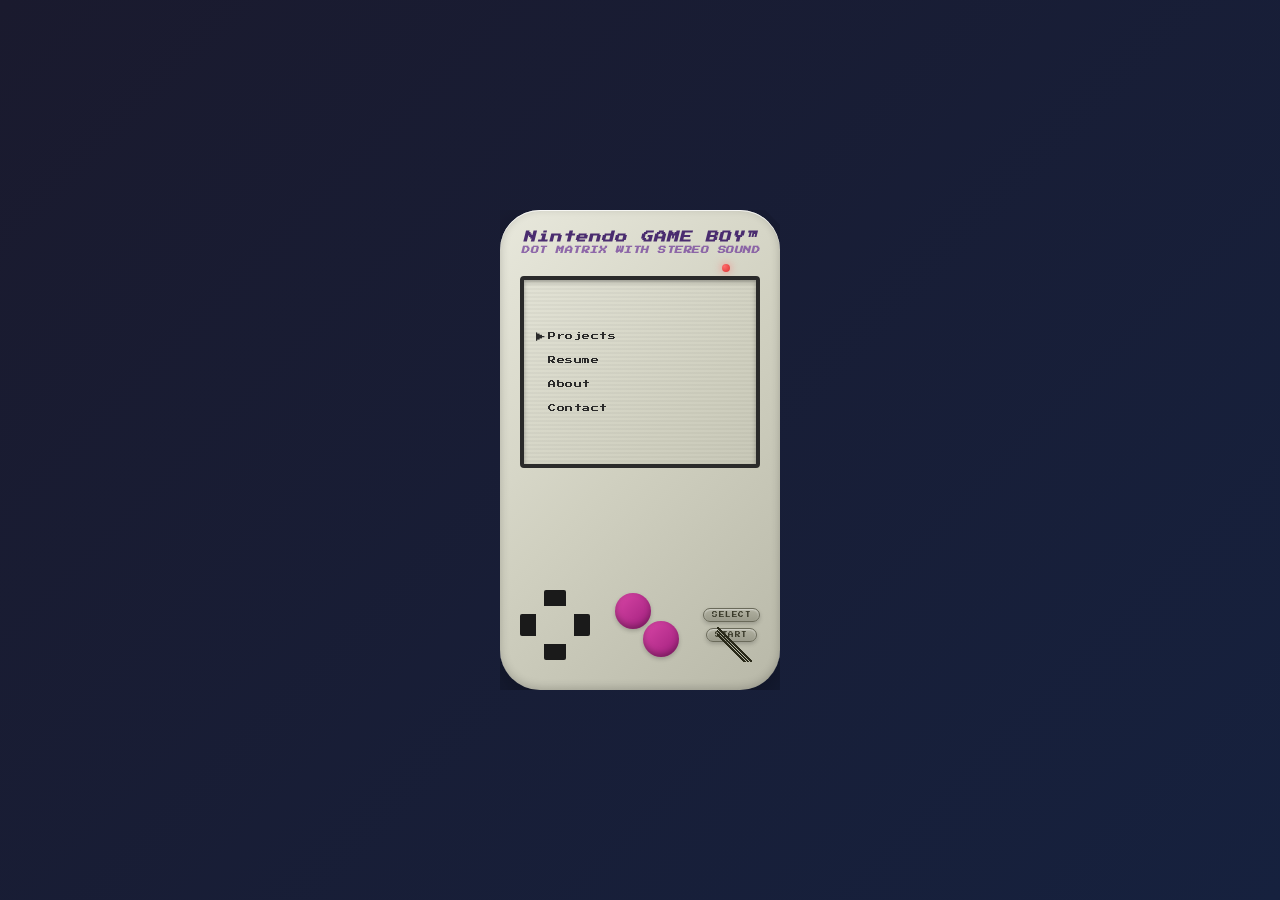
==== index.html @ 8e4b7237 "website" ====
<!doctype html>
<html lang="en">
  <head>
    <meta charset="UTF-8" />
    <meta name="viewport" content="width=device-width, initial-scale=1.0" />
    <title>Game Boy Portfolio</title>
    <link
      href="https://fonts.googleapis.com/css2?family=Press+Start+2P&display=swap"
      rel="stylesheet"
    />
    <link rel="stylesheet" href="css/style.css" />
  </head>
  <body>
    <div class="gameboy">
      <div class="top-branding">
        <div class="gameboy-text">Nintendo GAME BOY™</div>
        <div class="dot-matrix-text">DOT MATRIX WITH STEREO SOUND</div>
      </div>

      <div class="screen-unit">
        <div class="battery-led"></div>
        <div class="screen">
          <div id="menu-view" class="menu-view">
            <div class="menu-cursor"></div>
            <ul class="menu-list">
              <li data-target="projects">Projects</li>
              <li data-target="resume">Resume</li>
              <li data-target="about">About</li>
              <li data-target="contact">Contact</li>
            </ul>
          </div>
        </div>
      </div>

      <div class="controls">
        <div class="dpad">
          <button class="dpad-btn dpad-up" aria-label="Menu Up"></button>
          <button class="dpad-btn dpad-left" aria-label="Menu Left"></button>
          <button class="dpad-btn dpad-right" aria-label="Menu Right"></button>
          <button class="dpad-btn dpad-down" aria-label="Menu Down"></button>
        </div>

        <div class="action-buttons">
          <button class="btn btn-b" aria-label="B Button"></button>
          <button class="btn btn-a" aria-label="A Button (Select)"></button>
        </div>

        <div class="middle-buttons">
          <button class="pill-btn select-btn">SELECT</button>
          <button class="pill-btn start-btn">START</button>
        </div>

        <div class="speaker"></div>
      </div>

      <div class="label-battery">
        <span class="label-text">BATTERY</span>
      </div>
    </div>

    <!-- Popup panels -->
    <section class="popup" id="projects">
      <button class="close-btn">B — Back</button>
      <h1>Projects</h1>
      <div class="popup-content">
        <div class="project-card">
          <h3>Project Title Here</h3>
          <p class="project-desc">
            Short description of what this project does.
          </p>
          <div class="project-tags">
            <span class="tag">JavaScript</span>
            <span class="tag">React</span>
          </div>
        </div>
        <div class="project-card">
          <h3>Another Project</h3>
          <p class="project-desc">Another interesting project description.</p>
          <div class="project-tags">
            <span class="tag">Python</span>
            <span class="tag">Data</span>
          </div>
        </div>
        <div class="project-card">
          <h3>Third Project</h3>
          <p class="project-desc">Yet another cool project you've built.</p>
          <div class="project-tags">
            <span class="tag">HTML</span>
            <span class="tag">CSS</span>
          </div>
        </div>
      </div>
      <p style="margin-top: 1.5rem; font-size: 0.8rem; opacity: 0.7">
        💡 Edit <code>index.html</code> to add your own projects
      </p>
    </section>

    <section class="popup" id="resume">
      <button class="close-btn">B — Back</button>
      <h1>Resume</h1>
      <div class="popup-content">
        <p>
          Your professional summary goes here. Highlight key skills, experience,
          and achievements.
        </p>
        <h3 style="margin-top: 1rem">Experience</h3>
        <ul class="resume-list">
          <li>Job Title at Company (Year)</li>
          <li>Previous Role at Other Company (Year)</li>
        </ul>
        <h3>Skills</h3>
        <ul class="resume-list">
          <li>JavaScript, React, Node.js</li>
          <li>Python, Django, PostgreSQL</li>
          <li>HTML, CSS, Web Design</li>
        </ul>
        <p style="margin-top: 1rem">
          <a href="resume.pdf" class="popup-link"
            >📄 Download Full Resume (PDF)</a
          >
        </p>
      </div>
      <p style="margin-top: 1.5rem; font-size: 0.8rem; opacity: 0.7">
        💡 Add your resume.pdf to the project folder
      </p>
    </section>

    <section class="popup" id="about">
      <button class="close-btn">B — Back</button>
      <h1>About Me</h1>
      <div class="popup-content">
        <div class="about-photo-placeholder">[Your Photo]</div>
        <p style="margin-top: 1rem">
          Hi! I'm a developer passionate about creating interactive web
          experiences. This Game Boy-themed portfolio is a fun twist on the
          classic personal website.
        </p>
        <p>
          I enjoy building projects that blend retro aesthetics with modern web
          technology. When I'm not coding, you might find me gaming on actual
          Game Boys from the 90s!
        </p>
        <p>
          Feel free to explore my projects and get in touch if you'd like to
          collaborate.
        </p>
      </div>
    </section>

    <section class="popup" id="contact">
      <button class="close-btn">B — Back</button>
      <h1>Contact</h1>
      <div class="popup-content">
        <p>Get in touch! Here are the best ways to reach me:</p>
        <ul class="contact-list">
          <li>
            <strong>Email:</strong>
            <a href="mailto:wyattthepowerful@gmail.com" class="popup-link"
              >wyattthepowerful@gmail.com</a
            >
          </li>
          <li>
            <strong>GitHub:</strong>
            <a href="https://github.com" class="popup-link" target="_blank"
              >github.com/yourname</a
            >
          </li>
          <li>
            <strong>LinkedIn:</strong>
            <a href="https://linkedin.com" class="popup-link" target="_blank"
              >linkedin.com/in/yourname</a
            >
          </li>
          <li>
            <strong>Twitter:</strong>
            <a href="https://twitter.com" class="popup-link" target="_blank"
              >@yourhandle</a
            >
          </li>
        </ul>
      </div>
      <p style="margin-top: 1.5rem; font-size: 0.8rem; opacity: 0.7">
        💡 Update links in <code>index.html</code> with your actual profiles
      </p>
    </section>

    <script src="js/script.js"></script>
  </body>
</html>
---- css/style.css ----
* {
  box-sizing: border-box;
  margin: 0;
  padding: 0;
}

body {
  display: flex;
  align-items: center;
  justify-content: center;
  min-height: 100vh;
  background: linear-gradient(135deg, #1a1a2e 0%, #16213e 100%);
  font-family: 'Press Start 2P', monospace;
  color: #333;
  overflow: hidden;
}

/* Game Boy Shell */
.gameboy {
  position: relative;
  width: 280px;
  height: 480px;
  background: linear-gradient(135deg, #e8e8dc 0%, #d0d0c0 50%, #b8b8a8 100%);
  border-radius: 40px;
  box-shadow:
    0 20px 60px rgba(0, 0, 0, 0.5),
    inset 0 1px 0 rgba(255, 255, 255, 0.8),
    inset 0 -2px 10px rgba(0, 0, 0, 0.2);
  padding: 20px;
  display: flex;
  flex-direction: column;
  clip-path: polygon(0 0, calc(100% - 15px) 0, 100% 15px, 100% 100%, 0 100%);
}

/* Top branding */
.top-branding {
  text-align: center;
  margin-bottom: 20px;
  font-size: 0.65rem;
  line-height: 1.2;
  color: #5a5a7a;
  font-weight: bold;
  font-style: italic;
}

.gameboy-text {
  font-size: 0.75rem;
  letter-spacing: 1px;
  color: #4a2c6f;
}

.dot-matrix-text {
  font-size: 0.5rem;
  letter-spacing: 0.5px;
  margin-top: 2px;
  opacity: 0.8;
  color: #7a4a9f;
}

/* Screen unit */
.screen-unit {
  position: relative;
  flex-shrink: 0;
  margin-bottom: 20px;
}

.battery-led {
  position: absolute;
  top: -12px;
  right: 30px;
  width: 8px;
  height: 8px;
  background: radial-gradient(circle at 30% 30%, #ff6b6b, #dd3333);
  border-radius: 50%;
  box-shadow: 0 0 8px rgba(255, 107, 107, 0.8);
}

.label-battery {
  position: absolute;
  top: -18px;
  right: 60px;
  font-size: 0.4rem;
  color: #8a8a8a;
  letter-spacing: 0.5px;
}

.screen {
  width: 100%;
  aspect-ratio: 5 / 4;
  background: linear-gradient(180deg, #a5b850 0%, #8b9a4d 50%, #7a8a3d 100%);
  border: 4px solid #2a2a2a;
  border-radius: 4px;
  padding: 12px;
  overflow: hidden;
  position: relative;
  box-shadow: inset 0 2px 4px rgba(0, 0, 0, 0.3);
  background-image:
    repeating-linear-gradient(
      0deg,
      transparent,
      transparent 2px,
      rgba(0, 0, 0, 0.03) 2px,
      rgba(0, 0, 0, 0.03) 4px
    );
}

.screen.flash {
  background: rgba(255, 255, 255, 0.4);
}

/* Menu view */
.menu-view {
  position: relative;
  width: 100%;
  height: 100%;
  display: flex;
  flex-direction: column;
  justify-content: center;
  padding: 8px 0;
}

.menu-cursor {
  position: absolute;
  left: 0;
  top: 0;
  width: 100%;
  height: auto;
  transition: transform 0.1s ease-out;
  pointer-events: none;
}

.menu-cursor::before {
  content: '▶';
  color: #2a2a2a;
  font-size: 0.6rem;
}

.menu-list {
  list-style: none;
  display: flex;
  flex-direction: column;
  gap: 8px;
  font-size: 0.5rem;
  color: #2a2a2a;
  letter-spacing: 0.5px;
}

.menu-list li {
  padding: 4px 12px;
  cursor: pointer;
  user-select: none;
}

/* Controls */
.controls {
  display: flex;
  justify-content: space-between;
  align-items: center;
  position: relative;
  padding-top: 10px;
  margin-top: auto;
  min-height: 100px;
}

/* D-pad */
.dpad {
  position: relative;
  width: 70px;
  height: 70px;
}

.dpad-btn {
  position: absolute;
  background: #1a1a1a;
  border: none;
  cursor: pointer;
  transition: transform 0.1s;
  font-size: 0;
}

.dpad-btn:active {
  transform: scale(0.95);
}

.dpad-up {
  width: 22px;
  height: 16px;
  top: 0;
  left: 24px;
  border-radius: 2px 2px 0 0;
}

.dpad-down {
  width: 22px;
  height: 16px;
  bottom: 0;
  left: 24px;
  border-radius: 0 0 2px 2px;
}

.dpad-left {
  width: 16px;
  height: 22px;
  top: 24px;
  left: 0;
  border-radius: 2px 0 0 2px;
}

.dpad-right {
  width: 16px;
  height: 22px;
  top: 24px;
  right: 0;
  border-radius: 0 2px 2px 0;
}

/* A/B action buttons */
.action-buttons {
  position: relative;
  width: 80px;
  height: 80px;
  flex-shrink: 0;
}

.btn {
  position: absolute;
  width: 36px;
  height: 36px;
  border: none;
  border-radius: 50%;
  cursor: pointer;
  transition: transform 0.1s;
  font-size: 0;
  box-shadow: inset 0 -3px 6px rgba(0, 0, 0, 0.3), 0 2px 4px rgba(0, 0, 0, 0.2);
}

.btn:active {
  transform: scale(0.92);
  box-shadow: inset 0 -1px 3px rgba(0, 0, 0, 0.3), 0 1px 2px rgba(0, 0, 0, 0.2);
}

.btn-a {
  background: linear-gradient(135deg, #d946a6 0%, #a01f7d 100%);
  bottom: 8px;
  right: 8px;
}

.btn-b {
  background: linear-gradient(135deg, #d946a6 0%, #a01f7d 100%);
  top: 8px;
  left: 8px;
}

/* Middle buttons (SELECT/START) */
.middle-buttons {
  display: flex;
  flex-direction: column;
  gap: 6px;
  align-items: center;
}

.pill-btn {
  background: linear-gradient(180deg, #b0b0a0 0%, #9a9a8a 100%);
  border: 1px solid #6a6a5a;
  color: #3a3a2a;
  font-family: 'Press Start 2P', monospace;
  font-size: 0.35rem;
  padding: 3px 8px;
  border-radius: 12px;
  cursor: pointer;
  letter-spacing: 0.5px;
  transition: transform 0.1s;
  box-shadow: inset 0 1px 2px rgba(255, 255, 255, 0.5), 0 2px 4px rgba(0, 0, 0, 0.2);
}

.pill-btn:active {
  transform: translateY(1px);
}

/* Speaker */
.speaker {
  position: absolute;
  bottom: 8px;
  right: 8px;
  width: 35px;
  height: 35px;
  background: linear-gradient(45deg, transparent 48%, #2a2a1a 48%, #2a2a1a 52%, transparent 52%),
              linear-gradient(45deg, transparent 43%, #2a2a1a 43%, #2a2a1a 47%, transparent 47%),
              linear-gradient(45deg, transparent 38%, #2a2a1a 38%, #2a2a1a 42%, transparent 42%);
  background-size: 100% 100%, 100% 100%, 100% 100%;
  background-repeat: no-repeat;
}

/* Popups */
.popup {
  position: fixed;
  top: 50%;
  left: 50%;
  transform: translate(-50%, -50%) scale(0);
  opacity: 0;
  background: white;
  border: 3px solid #2a2a2a;
  border-radius: 8px;
  padding: 20px;
  max-width: 500px;
  width: 90%;
  max-height: 80vh;
  overflow-y: auto;
  z-index: 1000;
  box-shadow: 0 10px 40px rgba(0, 0, 0, 0.5);
  font-family: 'Courier New', monospace;
  font-size: 0.7rem;
  line-height: 1.6;
  transition: all 0.4s cubic-bezier(0.34, 1.56, 0.64, 1);
  pointer-events: none;
}

.popup.open {
  transform: translate(-50%, -50%) scale(1);
  opacity: 1;
  pointer-events: auto;
}

.popup h1 {
  font-family: 'Press Start 2P', monospace;
  font-size: 0.8rem;
  margin-bottom: 12px;
  text-align: center;
  color: #2a2a2a;
  letter-spacing: 1px;
  text-transform: uppercase;
}

.popup h3 {
  font-family: 'Press Start 2P', monospace;
  font-size: 0.6rem;
  margin-top: 12px;
  margin-bottom: 8px;
  color: #2a2a2a;
}

.popup-content {
  color: #333;
  line-height: 1.5;
  font-size: 0.65rem;
}

.popup-content p {
  margin-bottom: 10px;
}

.popup-content ul {
  margin-left: 16px;
  margin-bottom: 10px;
}

.popup-content li {
  margin-bottom: 6px;
}

.close-btn {
  position: absolute;
  top: 12px;
  right: 12px;
  background: #f0f0f0;
  border: 2px solid #2a2a2a;
  padding: 6px 10px;
  font-family: 'Press Start 2P', monospace;
  font-size: 0.4rem;
  cursor: pointer;
  border-radius: 3px;
  transition: background 0.2s;
  color: #2a2a2a;
  letter-spacing: 0.5px;
}

.close-btn:hover {
  background: #e0e0e0;
}

.close-btn:active {
  background: #d0d0d0;
}

/* Project cards */
.project-card {
  background: #f9f9f9;
  border: 1px solid #ddd;
  padding: 10px;
  margin-bottom: 10px;
  border-radius: 4px;
}

.project-card h3 {
  font-size: 0.6rem;
  margin-bottom: 6px;
  color: #2a2a2a;
}

.project-desc {
  font-size: 0.6rem;
  color: #555;
  margin-bottom: 8px;
  line-height: 1.4;
}

.project-tags {
  display: flex;
  gap: 4px;
  flex-wrap: wrap;
}

.tag {
  background: #ddd;
  color: #333;
  padding: 2px 6px;
  border-radius: 3px;
  font-size: 0.5rem;
  font-family: 'Courier New', monospace;
}

/* About photo placeholder */
.about-photo-placeholder {
  width: 100%;
  height: 120px;
  background: linear-gradient(135deg, #e0e0e0 0%, #d0d0d0 100%);
  border: 2px dashed #999;
  display: flex;
  align-items: center;
  justify-content: center;
  font-size: 0.6rem;
  color: #666;
  margin-bottom: 10px;
  border-radius: 4px;
}

/* Resume/Contact lists */
.resume-list,
.contact-list {
  margin-left: 16px;
  margin-bottom: 10px;
}

.resume-list li,
.contact-list li {
  margin-bottom: 8px;
  font-size: 0.6rem;
  line-height: 1.5;
}

.popup-link {
  color: #0066cc;
  text-decoration: underline;
  cursor: pointer;
}

.popup-link:hover {
  color: #0052a3;
}

/* Code blocks in popups */
.popup code {
  background: #f0f0f0;
  padding: 2px 4px;
  border-radius: 2px;
  font-family: 'Courier New', monospace;
  font-size: 0.6rem;
}

/* Scrollbar styling for popups */
.popup::-webkit-scrollbar {
  width: 6px;
}

.popup::-webkit-scrollbar-track {
  background: #f0f0f0;
}

.popup::-webkit-scrollbar-thumb {
  background: #999;
  border-radius: 3px;
}

.popup::-webkit-scrollbar-thumb:hover {
  background: #666;
}

/* Responsive adjustments */
@media (max-width: 400px) {
  body {
    padding: 10px;
  }

  .gameboy {
    width: 240px;
    height: 400px;
    padding: 15px;
  }

  .popup {
    max-width: 95%;
    padding: 15px;
  }
}
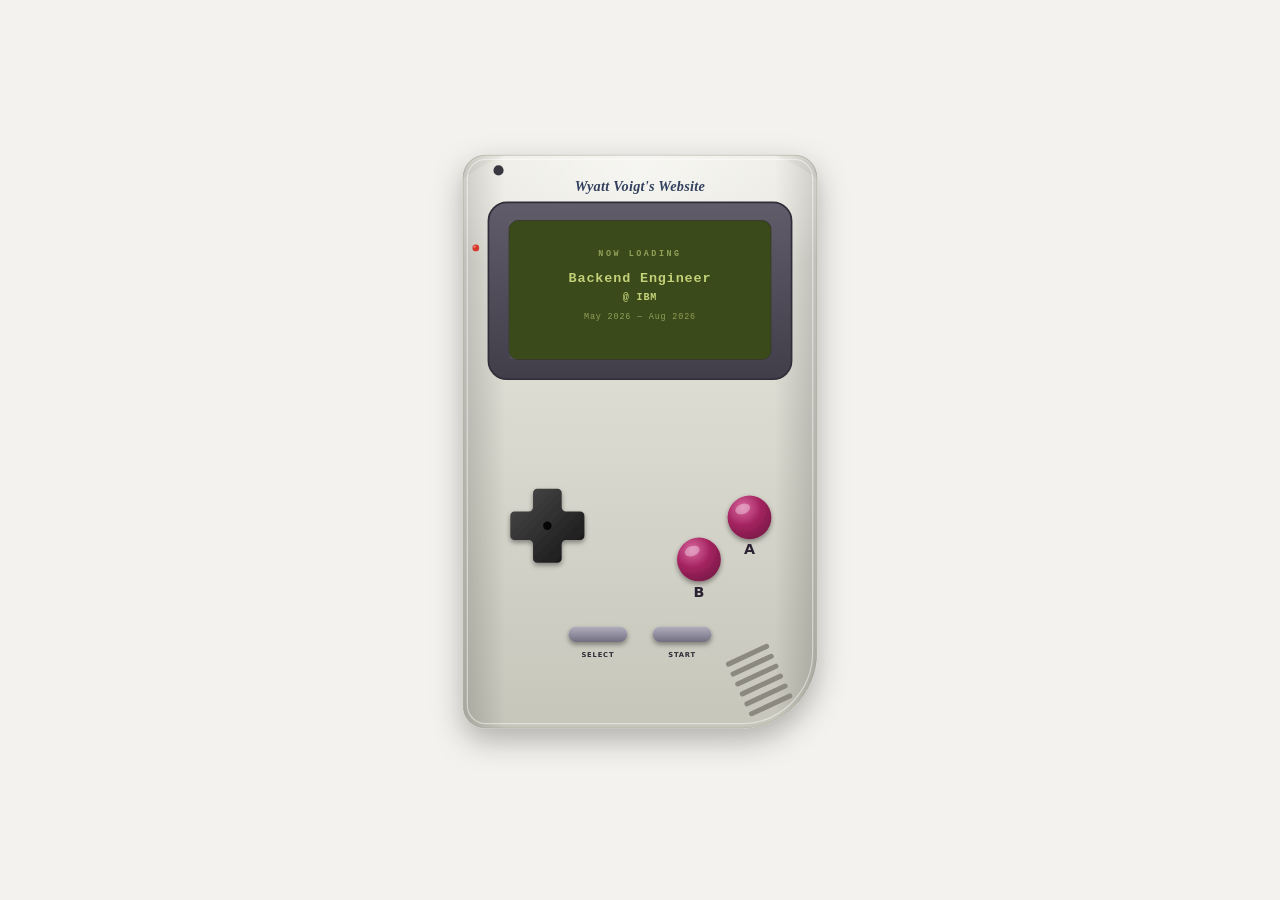
==== commit 080dbe07: "loading" ====
--- a/index.html
+++ b/index.html
@@ -1,189 +1,427 @@
 <!doctype html>
 <html lang="en">
-  <head>
-    <meta charset="UTF-8" />
-    <meta name="viewport" content="width=device-width, initial-scale=1.0" />
-    <title>Game Boy Portfolio</title>
-    <link
-      href="https://fonts.googleapis.com/css2?family=Press+Start+2P&display=swap"
-      rel="stylesheet"
-    />
-    <link rel="stylesheet" href="css/style.css" />
-  </head>
-  <body>
-    <div class="gameboy">
-      <div class="top-branding">
-        <div class="gameboy-text">Nintendo GAME BOY™</div>
-        <div class="dot-matrix-text">DOT MATRIX WITH STEREO SOUND</div>
-      </div>
-
-      <div class="screen-unit">
-        <div class="battery-led"></div>
-        <div class="screen">
-          <div id="menu-view" class="menu-view">
-            <div class="menu-cursor"></div>
-            <ul class="menu-list">
-              <li data-target="projects">Projects</li>
-              <li data-target="resume">Resume</li>
-              <li data-target="about">About</li>
-              <li data-target="contact">Contact</li>
-            </ul>
-          </div>
-        </div>
-      </div>
-
-      <div class="controls">
-        <div class="dpad">
-          <button class="dpad-btn dpad-up" aria-label="Menu Up"></button>
-          <button class="dpad-btn dpad-left" aria-label="Menu Left"></button>
-          <button class="dpad-btn dpad-right" aria-label="Menu Right"></button>
-          <button class="dpad-btn dpad-down" aria-label="Menu Down"></button>
-        </div>
-
-        <div class="action-buttons">
-          <button class="btn btn-b" aria-label="B Button"></button>
-          <button class="btn btn-a" aria-label="A Button (Select)"></button>
-        </div>
-
-        <div class="middle-buttons">
-          <button class="pill-btn select-btn">SELECT</button>
-          <button class="pill-btn start-btn">START</button>
-        </div>
-
-        <div class="speaker"></div>
-      </div>
-
-      <div class="label-battery">
-        <span class="label-text">BATTERY</span>
-      </div>
-    </div>
-
-    <!-- Popup panels -->
-    <section class="popup" id="projects">
-      <button class="close-btn">B — Back</button>
-      <h1>Projects</h1>
-      <div class="popup-content">
-        <div class="project-card">
-          <h3>Project Title Here</h3>
-          <p class="project-desc">
-            Short description of what this project does.
-          </p>
-          <div class="project-tags">
-            <span class="tag">JavaScript</span>
-            <span class="tag">React</span>
-          </div>
-        </div>
-        <div class="project-card">
-          <h3>Another Project</h3>
-          <p class="project-desc">Another interesting project description.</p>
-          <div class="project-tags">
-            <span class="tag">Python</span>
-            <span class="tag">Data</span>
-          </div>
-        </div>
-        <div class="project-card">
-          <h3>Third Project</h3>
-          <p class="project-desc">Yet another cool project you've built.</p>
-          <div class="project-tags">
-            <span class="tag">HTML</span>
-            <span class="tag">CSS</span>
-          </div>
-        </div>
-      </div>
-      <p style="margin-top: 1.5rem; font-size: 0.8rem; opacity: 0.7">
-        💡 Edit <code>index.html</code> to add your own projects
-      </p>
-    </section>
-
-    <section class="popup" id="resume">
-      <button class="close-btn">B — Back</button>
-      <h1>Resume</h1>
-      <div class="popup-content">
-        <p>
-          Your professional summary goes here. Highlight key skills, experience,
-          and achievements.
-        </p>
-        <h3 style="margin-top: 1rem">Experience</h3>
-        <ul class="resume-list">
-          <li>Job Title at Company (Year)</li>
-          <li>Previous Role at Other Company (Year)</li>
-        </ul>
-        <h3>Skills</h3>
-        <ul class="resume-list">
-          <li>JavaScript, React, Node.js</li>
-          <li>Python, Django, PostgreSQL</li>
-          <li>HTML, CSS, Web Design</li>
-        </ul>
-        <p style="margin-top: 1rem">
-          <a href="resume.pdf" class="popup-link"
-            >📄 Download Full Resume (PDF)</a
-          >
-        </p>
-      </div>
-      <p style="margin-top: 1.5rem; font-size: 0.8rem; opacity: 0.7">
-        💡 Add your resume.pdf to the project folder
-      </p>
-    </section>
-
-    <section class="popup" id="about">
-      <button class="close-btn">B — Back</button>
-      <h1>About Me</h1>
-      <div class="popup-content">
-        <div class="about-photo-placeholder">[Your Photo]</div>
-        <p style="margin-top: 1rem">
-          Hi! I'm a developer passionate about creating interactive web
-          experiences. This Game Boy-themed portfolio is a fun twist on the
-          classic personal website.
-        </p>
-        <p>
-          I enjoy building projects that blend retro aesthetics with modern web
-          technology. When I'm not coding, you might find me gaming on actual
-          Game Boys from the 90s!
-        </p>
-        <p>
-          Feel free to explore my projects and get in touch if you'd like to
-          collaborate.
-        </p>
-      </div>
-    </section>
-
-    <section class="popup" id="contact">
-      <button class="close-btn">B — Back</button>
-      <h1>Contact</h1>
-      <div class="popup-content">
-        <p>Get in touch! Here are the best ways to reach me:</p>
-        <ul class="contact-list">
-          <li>
-            <strong>Email:</strong>
-            <a href="mailto:wyattthepowerful@gmail.com" class="popup-link"
-              >wyattthepowerful@gmail.com</a
-            >
-          </li>
-          <li>
-            <strong>GitHub:</strong>
-            <a href="https://github.com" class="popup-link" target="_blank"
-              >github.com/yourname</a
-            >
-          </li>
-          <li>
-            <strong>LinkedIn:</strong>
-            <a href="https://linkedin.com" class="popup-link" target="_blank"
-              >linkedin.com/in/yourname</a
-            >
-          </li>
-          <li>
-            <strong>Twitter:</strong>
-            <a href="https://twitter.com" class="popup-link" target="_blank"
-              >@yourhandle</a
-            >
-          </li>
-        </ul>
-      </div>
-      <p style="margin-top: 1.5rem; font-size: 0.8rem; opacity: 0.7">
-        💡 Update links in <code>index.html</code> with your actual profiles
-      </p>
-    </section>
-
-    <script src="js/script.js"></script>
-  </body>
+<head>
+<meta charset="utf-8">
+<title>Wyatt Voigt</title>
+<style>
+  html, body {
+    margin: 0;
+    height: 100%;
+    background: #f3f2ee;
+    font-family: system-ui, -apple-system, sans-serif;
+  }
+  .stage {
+    min-height: 100vh;
+    display: flex;
+    align-items: center;
+    justify-content: center;
+    padding: 40px;
+    box-sizing: border-box;
+  }
+  .menu-row, .btn, .btn-simple, .dpad-hit { cursor: pointer; }
+  .btn-cap { transition: transform 80ms ease-out; transform-box: fill-box; transform-origin: center; }
+  .btn-cap:active { transform: scale(0.92); }
+  .dpad-group:has(.dpad-hit:active) .dpad-inner { transform: scale(0.92); }
+  .dpad-inner { transition: transform 80ms ease-out; }
+  .menu-item-text { transition: opacity 120ms ease-out; }
+  #bootView { animation: bootFlicker 900ms steps(1, end) forwards; }
+  #bootView.boot-hide { animation: none; opacity: 0; transition: opacity 400ms ease-in; pointer-events: none; }
+  #deviceSvg { transition: opacity 400ms ease; }
+  #detailContainer {
+    position: fixed;
+    z-index: 10;
+    overflow: hidden;
+    opacity: 0;
+    pointer-events: none;
+    transition: left 500ms ease, top 500ms ease, width 500ms ease, height 500ms ease, opacity 250ms ease;
+    background: #8a9a48;
+  }
+  #detailFrame {
+    position: absolute;
+    inset: 0;
+    width: 100%;
+    height: 100%;
+    border: none;
+  }
+  @keyframes bootFlicker {
+    0%   { opacity: 0; }
+    8%   { opacity: 0.6; }
+    16%  { opacity: 0.05; }
+    24%  { opacity: 0.8; }
+    32%  { opacity: 0.15; }
+    45%  { opacity: 1; }
+    100% { opacity: 1; }
+  }
+</style>
+</head>
+<body>
+<div class="stage">
+  <svg id="deviceSvg" viewBox="0 0 520 760" width="438" height="640" xmlns="http://www.w3.org/2000/svg">
+    <defs>
+      <linearGradient id="bodyGrad" x1="0" y1="0" x2="0" y2="1">
+        <stop offset="0%" stop-color="#ecebe3"/>
+        <stop offset="100%" stop-color="#c7c6bb"/>
+      </linearGradient>
+      <radialGradient id="sheenGrad" cx="50%" cy="16%" r="55%">
+        <stop offset="0%" stop-color="#ffffff" stop-opacity="0.55"/>
+        <stop offset="100%" stop-color="#ffffff" stop-opacity="0"/>
+      </radialGradient>
+      <linearGradient id="edgeShade" x1="0" y1="0" x2="1" y2="0">
+        <stop offset="0%" stop-color="#000000" stop-opacity="0.16"/>
+        <stop offset="12%" stop-color="#000000" stop-opacity="0"/>
+        <stop offset="88%" stop-color="#000000" stop-opacity="0"/>
+        <stop offset="100%" stop-color="#000000" stop-opacity="0.16"/>
+      </linearGradient>
+      <linearGradient id="bezelGrad" x1="0" y1="0" x2="0" y2="1">
+        <stop offset="0%" stop-color="#605c6a"/>
+        <stop offset="100%" stop-color="#413e4a"/>
+      </linearGradient>
+      <linearGradient id="screenGrad" x1="0" y1="0" x2="0" y2="1">
+        <stop offset="0%" stop-color="#aebf67"/>
+        <stop offset="100%" stop-color="#8a9a48"/>
+      </linearGradient>
+      <linearGradient id="screenInsetShadow" x1="0" y1="0" x2="0" y2="1">
+        <stop offset="0%" stop-color="#000000" stop-opacity="0.35"/>
+        <stop offset="18%" stop-color="#000000" stop-opacity="0"/>
+        <stop offset="100%" stop-color="#000000" stop-opacity="0"/>
+      </linearGradient>
+      <radialGradient id="btnGrad" cx="35%" cy="28%" r="75%">
+        <stop offset="0%" stop-color="#d968a0"/>
+        <stop offset="55%" stop-color="#a3235f"/>
+        <stop offset="100%" stop-color="#7d1a4a"/>
+      </radialGradient>
+      <linearGradient id="dpadGrad" x1="0" y1="0" x2="1" y2="1">
+        <stop offset="0%" stop-color="#4a4a4a"/>
+        <stop offset="100%" stop-color="#141414"/>
+      </linearGradient>
+      <linearGradient id="pillGrad" x1="0" y1="0" x2="0" y2="1">
+        <stop offset="0%" stop-color="#b0adbd"/>
+        <stop offset="100%" stop-color="#726f80"/>
+      </linearGradient>
+      <filter id="raise" x="-60%" y="-60%" width="220%" height="220%">
+        <feDropShadow dx="0" dy="3" stdDeviation="3" flood-color="#000000" flood-opacity="0.4"/>
+      </filter>
+      <filter id="bodyShadow" x="-50%" y="-50%" width="200%" height="200%">
+        <feDropShadow dx="0" dy="14" stdDeviation="18" flood-color="#000000" flood-opacity="0.28"/>
+      </filter>
+      <clipPath id="bodyClip">
+        <path d="M76,30 L444,30 A26,26 0 0 1 470,56 L470,620 A90,90 0 0 1 380,710 L76,710 A26,26 0 0 1 50,684 L50,56 A26,26 0 0 1 76,30 Z"/>
+      </clipPath>
+    </defs>
+
+    <!-- body -->
+    <path d="M76,30 L444,30 A26,26 0 0 1 470,56 L470,620 A90,90 0 0 1 380,710 L76,710 A26,26 0 0 1 50,684 L50,56 A26,26 0 0 1 76,30 Z"
+          fill="url(#bodyGrad)" stroke="#b7b6ab" stroke-width="1" filter="url(#bodyShadow)"/>
+    <g clip-path="url(#bodyClip)">
+      <rect x="50" y="30" width="420" height="680" fill="url(#edgeShade)"/>
+      <ellipse cx="260" cy="140" rx="260" ry="140" fill="url(#sheenGrad)"/>
+    </g>
+    <path d="M77,35 L443,35 A22,22 0 0 1 465,57 L465,620 A85,85 0 0 1 380,705 L77,705 A22,22 0 0 1 55,683 L55,57 A22,22 0 0 1 77,35 Z"
+          fill="none" stroke="#ffffff" stroke-opacity="0.45" stroke-width="1.5"/>
+
+    <circle cx="92" cy="48" r="6" fill="#38363f"/>
+
+    <!-- title card, in the blank space above the screen -->
+    <text x="260" y="72" font-family="Georgia, 'Times New Roman', serif" font-style="italic" font-weight="700" font-size="17" letter-spacing="0.3" fill="#33415e" text-anchor="middle">Wyatt Voigt's Website</text>
+
+    <!-- screen bezel (tagline + accent line removed; screen grown to fill the freed space) -->
+    <rect x="80" y="86" width="360" height="210" rx="22" fill="url(#bezelGrad)" stroke="#302d38" stroke-width="2"/>
+
+    <rect id="screenRect" x="105" y="108" width="310" height="164" rx="10" fill="url(#screenGrad)" stroke="#3a3a2a" stroke-width="2"/>
+    <rect x="105" y="108" width="310" height="164" rx="10" fill="url(#screenInsetShadow)"/>
+    <polygon points="105,108 210,108 140,272 105,272" fill="#ffffff" opacity="0.05"/>
+
+    <!-- menu -->
+    <g id="menuView">
+      <rect x="118" y="118" width="284" height="148" fill="#c3d179" stroke="#2f3a1a" stroke-width="3"/>
+      <text x="260" y="136" font-family="'Courier New', monospace" font-weight="700" font-size="13" letter-spacing="3" fill="#2f3a1a" text-anchor="middle">MENU</text>
+      <rect x="128" y="142" width="264" height="2" fill="#2f3a1a"/>
+      <polygon id="menuArrow" points="138,153 138,163 148,158" fill="#2f3a1a"/>
+      <g class="menu-row" data-index="0">
+        <rect x="128" y="150" width="264" height="18" fill="#000000" opacity="0"/>
+        <text class="menu-item-text" data-index="0" x="156" y="162" font-family="'Courier New', monospace" font-weight="700" font-size="12" letter-spacing="1" fill="#2f3a1a">LINKEDIN</text>
+      </g>
+      <g class="menu-row" data-index="1">
+        <rect x="128" y="172" width="264" height="18" fill="#000000" opacity="0"/>
+        <text class="menu-item-text" data-index="1" x="156" y="184" font-family="'Courier New', monospace" font-weight="700" font-size="12" letter-spacing="1" fill="#2f3a1a">RESUME</text>
+      </g>
+      <g class="menu-row" data-index="2">
+        <rect x="128" y="194" width="264" height="18" fill="#000000" opacity="0"/>
+        <text class="menu-item-text" data-index="2" x="156" y="206" font-family="'Courier New', monospace" font-weight="700" font-size="12" letter-spacing="1" fill="#2f3a1a">CLASSES</text>
+      </g>
+      <g class="menu-row" data-index="3">
+        <rect x="128" y="216" width="264" height="18" fill="#000000" opacity="0"/>
+        <text class="menu-item-text" data-index="3" x="156" y="228" font-family="'Courier New', monospace" font-weight="700" font-size="12" letter-spacing="1" fill="#2f3a1a">PROJECTS</text>
+      </g>
+      <g class="menu-row" data-index="4">
+        <rect x="128" y="238" width="264" height="18" fill="#000000" opacity="0"/>
+        <text class="menu-item-text" data-index="4" x="156" y="250" font-family="'Courier New', monospace" font-weight="700" font-size="12" letter-spacing="1" fill="#2f3a1a">EXTRACURRICULARS</text>
+      </g>
+    </g>
+
+    <!-- boot splash: must come after menuView in document order so it paints on top -->
+    <g id="bootView">
+      <rect x="105" y="108" width="310" height="164" rx="10" fill="#3a4a1a"/>
+      <text x="260" y="150" font-family="'Courier New', monospace" font-weight="700" font-size="10" letter-spacing="3" fill="#8fa15a" text-anchor="middle">NOW LOADING</text>
+      <text id="bootRole" x="260" y="180" font-family="'Courier New', monospace" font-weight="700" font-size="16" letter-spacing="1" fill="#c3d179" text-anchor="middle"></text>
+      <text id="bootCompany" x="260" y="202" font-family="'Courier New', monospace" font-weight="700" font-size="12" letter-spacing="1" fill="#c3d179" text-anchor="middle"></text>
+      <text id="bootPeriod" x="260" y="224" font-family="'Courier New', monospace" font-size="10" letter-spacing="1" fill="#8fa15a" text-anchor="middle"></text>
+    </g>
+
+    <rect id="flashOverlay" x="105" y="108" width="310" height="164" rx="10" fill="#ffffff" opacity="0" pointer-events="none"/>
+
+    <!-- battery indicator: LED only -->
+    <circle cx="65" cy="140" r="4" fill="#d5392c"/>
+    <circle cx="63.5" cy="138.5" r="1.3" fill="#ff9a8c" opacity="0.8"/>
+
+    <!-- d-pad: uniform-radius cross, click zones map to up/down -->
+    <g class="dpad-group" transform="translate(150,470)">
+      <g class="dpad-inner">
+        <path d="
+          M 12,-44
+          A 5,5 0 0 1 17,-39
+          L 17,-22
+          A 5,5 0 0 0 22,-17
+          L 39,-17
+          A 5,5 0 0 1 44,-12
+          L 44,12
+          A 5,5 0 0 1 39,17
+          L 22,17
+          A 5,5 0 0 0 17,22
+          L 17,39
+          A 5,5 0 0 1 12,44
+          L -12,44
+          A 5,5 0 0 1 -17,39
+          L -17,22
+          A 5,5 0 0 0 -22,17
+          L -39,17
+          A 5,5 0 0 1 -44,12
+          L -44,-12
+          A 5,5 0 0 1 -39,-17
+          L -22,-17
+          A 5,5 0 0 0 -17,-22
+          L -17,-39
+          A 5,5 0 0 1 -12,-44
+          Z"
+          fill="url(#dpadGrad)" filter="url(#raise)"/>
+        <circle cx="0" cy="0" r="5" fill="#050505"/>
+      </g>
+      <rect class="dpad-hit" data-dir="up" x="-17" y="-44" width="34" height="27" fill="#000000" opacity="0"/>
+      <rect class="dpad-hit" data-dir="down" x="-17" y="17" width="34" height="27" fill="#000000" opacity="0"/>
+    </g>
+
+    <!-- A / B buttons. Note: the outer <g> carries the positional translate() as an
+         attribute; the press-scale lives on an inner group with NO positional transform
+         attribute of its own, because a CSS `transform` on an element replaces (rather
+         than composes with) its `transform` attribute — putting the scale on the same
+         element as the translate would snap the button to the origin while pressed. -->
+    <g class="btn" id="btnB" data-action="back" transform="translate(330,510)">
+      <g class="btn-cap">
+        <circle cx="0" cy="0" r="26" fill="url(#btnGrad)" filter="url(#raise)"/>
+        <ellipse cx="-8" cy="-10" rx="9" ry="6" fill="#ffffff" opacity="0.35" transform="rotate(-20 -8 -10)"/>
+      </g>
+      <text x="0" y="44" font-size="17" font-weight="700" fill="#2a2233" text-anchor="middle" font-family="system-ui, sans-serif">B</text>
+    </g>
+
+    <g class="btn" id="btnA" data-action="confirm" transform="translate(390,460)">
+      <g class="btn-cap">
+        <circle cx="0" cy="0" r="26" fill="url(#btnGrad)" filter="url(#raise)"/>
+        <ellipse cx="-8" cy="-10" rx="9" ry="6" fill="#ffffff" opacity="0.35" transform="rotate(-20 -8 -10)"/>
+      </g>
+      <text x="0" y="44" font-size="17" font-weight="700" fill="#2a2233" text-anchor="middle" font-family="system-ui, sans-serif">A</text>
+    </g>
+
+    <!-- select / start -->
+    <rect x="175" y="590" width="70" height="18" rx="9" fill="url(#pillGrad)" filter="url(#raise)"/>
+    <text x="210" y="626" font-size="8" font-weight="600" letter-spacing="1" fill="#2c2a35" text-anchor="middle" font-family="system-ui, sans-serif">SELECT</text>
+
+    <g class="btn-simple" id="btnStart">
+      <rect x="275" y="590" width="70" height="18" rx="9" fill="url(#pillGrad)" filter="url(#raise)"/>
+      <text x="310" y="626" font-size="8" font-weight="600" letter-spacing="1" fill="#2c2a35" text-anchor="middle" font-family="system-ui, sans-serif">START</text>
+    </g>
+
+    <!-- speaker grille -->
+    <g transform="rotate(-25 400 650)">
+      <rect x="372" y="618" width="56" height="6" rx="3" fill="#8c8a80"/>
+      <rect x="372" y="631" width="56" height="6" rx="3" fill="#8c8a80"/>
+      <rect x="372" y="644" width="56" height="6" rx="3" fill="#8c8a80"/>
+      <rect x="372" y="657" width="56" height="6" rx="3" fill="#8c8a80"/>
+      <rect x="372" y="670" width="56" height="6" rx="3" fill="#8c8a80"/>
+      <rect x="372" y="683" width="56" height="6" rx="3" fill="#8c8a80"/>
+    </g>
+  </svg>
+</div>
+<div id="detailContainer">
+  <iframe id="detailFrame" title="Section detail"></iframe>
+</div>
+
+<script src="resume-data.js"></script>
+<script>
+(function () {
+  var items = [
+    { label: 'LINKEDIN', action: function () { window.open('https://www.linkedin.com/in/wyatt-voigt-b72920385/', '_blank'); } },
+    { label: 'RESUME', action: function () { window.open('resume.pdf', '_blank'); } },
+    { label: 'CLASSES', action: function () { openDetail('classes.html'); } },
+    { label: 'PROJECTS', action: function () { openDetail('projects.html'); } },
+    { label: 'EXTRACURRICULARS', action: function () { openDetail('extracurriculars.html'); } }
+  ];
+  var rowY = [162, 184, 206, 228, 250];
+
+  var selectedIndex = 0;
+  var currentView = 'boot';
+  var bootEnded = false;
+
+  var deviceSvg = document.getElementById('deviceSvg');
+  var screenRect = document.getElementById('screenRect');
+  var detailContainer = document.getElementById('detailContainer');
+  var detailFrame = document.getElementById('detailFrame');
+  var menuView = document.getElementById('menuView');
+  var bootView = document.getElementById('bootView');
+  var flashOverlay = document.getElementById('flashOverlay');
+  var menuArrow = document.getElementById('menuArrow');
+  var rowTexts = Array.prototype.slice.call(document.querySelectorAll('.menu-item-text'));
+  var rowGroups = Array.prototype.slice.call(document.querySelectorAll('.menu-row'));
+
+  function renderMenu() {
+    rowTexts.forEach(function (el) {
+      var i = Number(el.getAttribute('data-index'));
+      el.style.opacity = i === selectedIndex ? '1' : '0.55';
+    });
+    var y = rowY[selectedIndex];
+    menuArrow.setAttribute('points', '138,' + (y - 9) + ' 138,' + (y + 1) + ' 148,' + (y - 4));
+  }
+
+  function flashScreen(cb) {
+    flashOverlay.style.transition = 'none';
+    flashOverlay.style.opacity = '0';
+    requestAnimationFrame(function () {
+      flashOverlay.style.transition = 'opacity 150ms ease-out';
+      flashOverlay.style.opacity = '0.85';
+      setTimeout(function () {
+        flashOverlay.style.transition = 'opacity 150ms ease-in';
+        flashOverlay.style.opacity = '0';
+        setTimeout(cb, 150);
+      }, 150);
+    });
+  }
+
+  function moveSelection(delta) {
+    if (currentView !== 'menu') return;
+    selectedIndex = (selectedIndex + delta + items.length) % items.length;
+    renderMenu();
+  }
+
+  function confirmSelection() {
+    if (currentView !== 'menu') return;
+    flashScreen(function () { items[selectedIndex].action(); });
+  }
+
+  function openDetail(page) {
+    currentView = 'detail';
+    var r = screenRect.getBoundingClientRect();
+    detailContainer.style.transition = 'none';
+    detailContainer.style.left = r.left + 'px';
+    detailContainer.style.top = r.top + 'px';
+    detailContainer.style.width = r.width + 'px';
+    detailContainer.style.height = r.height + 'px';
+    detailContainer.style.opacity = '0';
+    detailFrame.src = page;
+    void detailContainer.offsetWidth;
+    requestAnimationFrame(function () {
+      detailContainer.style.transition = '';
+      detailContainer.style.pointerEvents = 'auto';
+      detailContainer.style.opacity = '1';
+      detailContainer.style.left = '0px';
+      detailContainer.style.top = '0px';
+      detailContainer.style.width = '100vw';
+      detailContainer.style.height = '100vh';
+      deviceSvg.style.opacity = '0';
+    });
+  }
+
+  function goBack() {
+    if (currentView !== 'detail') return;
+    currentView = 'menu';
+    // reclaim keyboard focus from the iframe so arrow/A/B keys reach the menu again
+    try { detailFrame.blur(); } catch (e) {}
+    window.focus();
+    var r = screenRect.getBoundingClientRect();
+    deviceSvg.style.opacity = '1';
+    detailContainer.style.opacity = '0';
+    detailContainer.style.left = r.left + 'px';
+    detailContainer.style.top = r.top + 'px';
+    detailContainer.style.width = r.width + 'px';
+    detailContainer.style.height = r.height + 'px';
+    setTimeout(function () {
+      detailContainer.style.pointerEvents = 'none';
+      detailFrame.src = 'about:blank';
+    }, 500);
+  }
+  window.__gbGoBack = goBack;
+
+  function renderBootExperience() {
+    var experience = window.RESUME_DATA && window.RESUME_DATA.experience;
+    var latest = experience && experience[0];
+    if (!latest) return;
+    document.getElementById('bootRole').textContent = latest.title;
+    document.getElementById('bootCompany').textContent = '@ ' + latest.company;
+    document.getElementById('bootPeriod').textContent = latest.period;
+  }
+  renderBootExperience();
+
+  function endBoot() {
+    if (bootEnded) return;
+    bootEnded = true;
+    bootView.classList.add('boot-hide');
+    currentView = 'menu';
+    renderMenu();
+  }
+
+  setTimeout(endBoot, 1600);
+
+  document.addEventListener('keydown', function (e) {
+    if (currentView === 'boot') { endBoot(); return; }
+    var key = e.key.toLowerCase();
+    if (key === 'arrowup') { moveSelection(-1); }
+    else if (key === 'arrowdown') { moveSelection(1); }
+    else if (key === 'enter' || key === ' ' || key === 'a') { e.preventDefault(); confirmSelection(); }
+    else if (key === 'escape' || key === 'backspace' || key === 'b') { goBack(); }
+  });
+
+  bootView.addEventListener('click', endBoot);
+
+  rowGroups.forEach(function (g) {
+    g.addEventListener('click', function () {
+      if (currentView === 'boot') { endBoot(); return; }
+      if (currentView !== 'menu') return;
+      selectedIndex = Number(g.getAttribute('data-index'));
+      renderMenu();
+      confirmSelection();
+    });
+  });
+
+  document.querySelectorAll('.dpad-hit').forEach(function (hit) {
+    hit.addEventListener('click', function () {
+      if (currentView === 'boot') { endBoot(); return; }
+      moveSelection(hit.getAttribute('data-dir') === 'up' ? -1 : 1);
+    });
+  });
+
+  document.getElementById('btnA').addEventListener('click', function () {
+    if (currentView === 'boot') { endBoot(); return; }
+    confirmSelection();
+  });
+  document.getElementById('btnB').addEventListener('click', function () {
+    if (currentView === 'boot') { endBoot(); return; }
+    goBack();
+  });
+  document.getElementById('btnStart').addEventListener('click', function () {
+    if (currentView === 'boot') { endBoot(); return; }
+    confirmSelection();
+  });
+
+  renderMenu();
+})();
+</script>
+</body>
 </html>
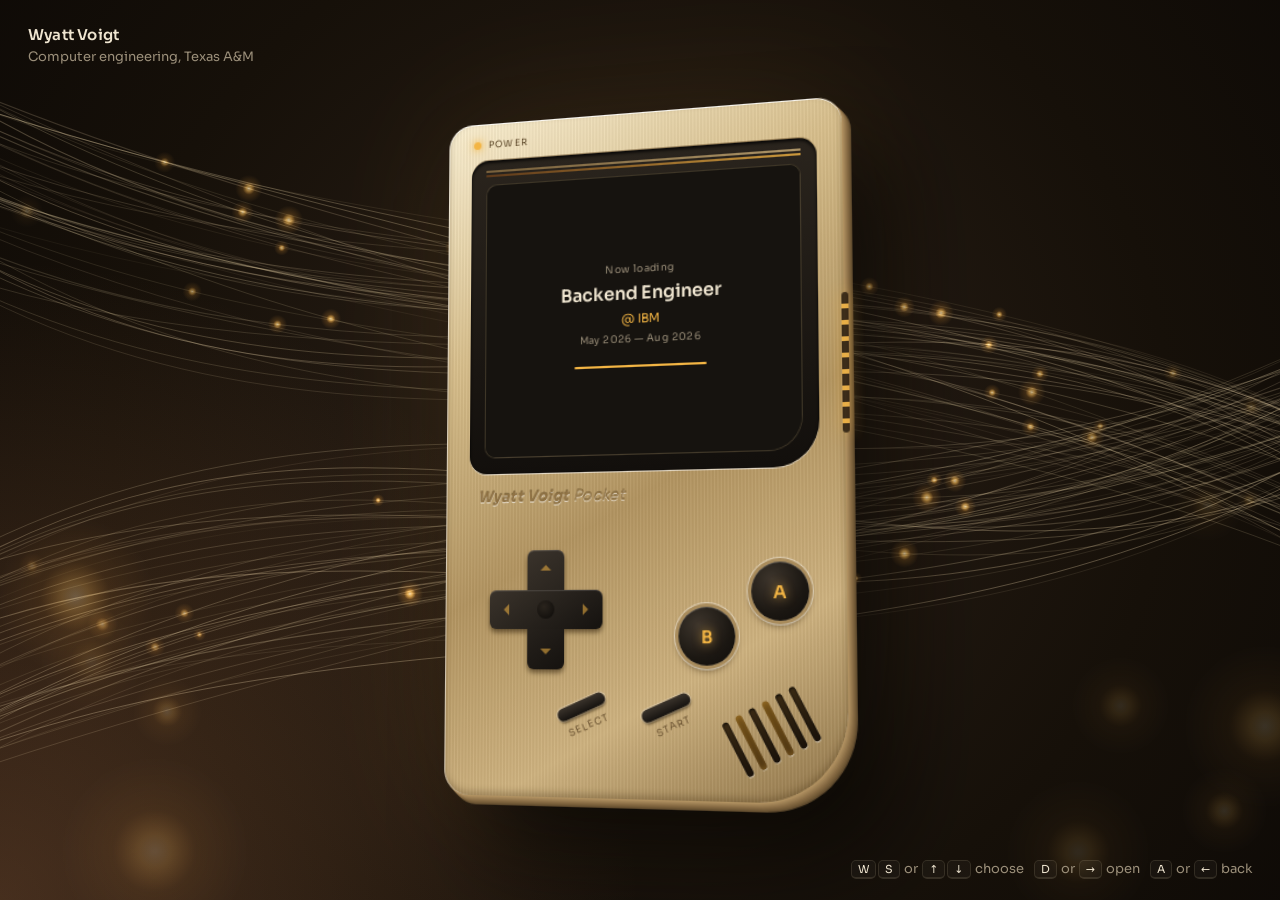
==== commit bc49c3e0: "Redesign site: gold Game Boy, dark section pages, new icons - Rebuild the home page as a brushed-gol" ====
--- a/index.html
+++ b/index.html
@@ -2,255 +2,437 @@
 <html lang="en">
 <head>
 <meta charset="utf-8">
+<meta name="viewport" content="width=device-width, initial-scale=1">
 <title>Wyatt Voigt</title>
+<meta name="description" content="Wyatt Voigt — Computer Engineering at Texas A&M, class of 2027.">
+<link rel="preconnect" href="https://fonts.googleapis.com">
+<link rel="preconnect" href="https://fonts.gstatic.com" crossorigin>
+<link href="https://fonts.googleapis.com/css2?family=Sora:wght@300;400;600;700&display=swap" rel="stylesheet">
 <style>
+  :root {
+    --umber: #120d09;
+    --umber-2: #241a12;
+    --gold-hi: #f6e9c8;
+    --gold: #cdb07a;
+    --gold-lo: #8b6f43;
+    --glass: #16130f;
+    --panel: #1f1b16;
+    --line: rgba(240, 223, 184, 0.12);
+    --amber: #f3b544;
+    --text: #efe5d0;
+    --muted: #9b8f7a;
+  }
+  * { box-sizing: border-box; }
   html, body {
     margin: 0;
     height: 100%;
-    background: #f3f2ee;
-    font-family: system-ui, -apple-system, sans-serif;
-  }
+    overflow: hidden;
+    background: var(--umber);
+    color: var(--text);
+    font-family: 'Sora', system-ui, sans-serif;
+  }
+  #fibers { position: fixed; inset: 0; width: 100%; height: 100%; display: block; }
+
+  .corner {
+    position: fixed;
+    z-index: 2;
+    font-size: 13px;
+    color: var(--muted);
+    line-height: 1.5;
+  }
+  .corner.tl { top: 24px; left: 28px; }
+  .corner.tl strong { display: block; color: var(--text); font-weight: 600; font-size: 15px; letter-spacing: 0.2px; }
+  .corner.br { bottom: 22px; right: 28px; text-align: right; }
+  kbd {
+    font-family: inherit;
+    font-size: 11px;
+    color: var(--text);
+    border: 1px solid var(--line);
+    border-bottom-width: 2px;
+    border-radius: 5px;
+    padding: 1px 6px;
+    margin: 0 1px;
+    background: rgba(255, 255, 255, 0.03);
+  }
+
   .stage {
-    min-height: 100vh;
+    position: fixed;
+    inset: 0;
+    display: grid;
+    place-items: center;
+    perspective: 1600px;
+    z-index: 1;
+  }
+  .tilt {
+    transform-style: preserve-3d;
+    transform: scale(var(--s, 1)) rotateY(var(--ry, -16deg)) rotateX(var(--rx, 5deg)) rotateZ(-1.5deg);
+    transition: transform 600ms cubic-bezier(.2,.7,.2,1), opacity 400ms ease;
+  }
+
+  /* ---------- the device ---------- */
+  .device {
+    position: relative;
+    width: 360px;
+    height: 600px;
+    border-radius: 22px 22px 78px 22px;
+    background:
+      repeating-linear-gradient(90deg, rgba(255,255,255,0.05) 0 1px, rgba(0,0,0,0.04) 1px 3px),
+      linear-gradient(150deg, #fbf0d2 0%, #d8bf8c 28%, #b39561 55%, #cfb380 78%, #8f7448 100%);
+    box-shadow:
+      inset 0 1px 0 rgba(255,255,255,0.85),
+      inset 1px 0 0 rgba(255,255,255,0.5),
+      inset 0 -3px 6px rgba(70,50,20,0.35),
+      1px 1px 0 #b09160, 2px 2px 0 #a6875a, 3px 3px 0 #9b7e52, 4px 4px 0 #91744b,
+      5px 5px 0 #866a43, 6px 6px 0 #7b613c, 7px 7px 0 #6f5735, 8px 8px 0 #5f4a2d,
+      40px 50px 80px rgba(0,0,0,0.65),
+      0 0 120px rgba(243,181,68,0.10);
+  }
+
+  .power {
+    position: absolute; top: 14px; left: 24px;
+    display: flex; align-items: center; gap: 7px;
+    font-size: 8.5px; letter-spacing: 1.2px; color: #5c4729;
+  }
+  .power i {
+    width: 7px; height: 7px; border-radius: 50%;
+    background: var(--amber);
+    box-shadow: 0 0 6px var(--amber), 0 0 14px rgba(243,181,68,0.7);
+  }
+
+  .bezel {
+    position: absolute;
+    top: 34px; left: 22px; right: 22px;
+    height: 284px;
+    border-radius: 16px 16px 40px 16px;
+    background: linear-gradient(180deg, #2a241d, #120f0c);
+    padding: 22px 14px 14px;
+    box-shadow:
+      inset 0 2px 3px rgba(0,0,0,0.8),
+      0 1px 0 rgba(255,255,255,0.6),
+      0 -1px 0 rgba(90,65,30,0.5);
+  }
+  /* the classic twin stripe across the top of the bezel */
+  .bezel::before {
+    content: "";
+    position: absolute; top: 9px; left: 14px; right: 14px; height: 6px;
+    background:
+      linear-gradient(90deg, #8b6f43, #cdb07a) 0 0 / 100% 2px no-repeat,
+      linear-gradient(90deg, #6b3f1a, var(--amber)) 0 4px / 100% 2px no-repeat;
+    opacity: 0.8;
+  }
+  .batt { display: flex; align-items: center; gap: 2px; }
+  .batt i { width: 4px; height: 8px; border-radius: 1px; background: var(--amber); box-shadow: 0 0 4px rgba(243,181,68,0.6); }
+  .batt i:last-child { background: rgba(240,223,184,0.15); box-shadow: none; }
+  .screen {
+    position: relative;
+    height: 100%;
+    border-radius: 10px 10px 30px 10px;
+    background: radial-gradient(120% 80% at 20% 0%, #26211b 0%, var(--glass) 60%);
+    border: 1px solid rgba(205,176,122,0.22);
+    overflow: hidden;
+    padding: 12px 13px 10px;
     display: flex;
-    align-items: center;
-    justify-content: center;
-    padding: 40px;
-    box-sizing: border-box;
-  }
-  .menu-row, .btn, .btn-simple, .dpad-hit { cursor: pointer; }
-  .btn-cap { transition: transform 80ms ease-out; transform-box: fill-box; transform-origin: center; }
-  .btn-cap:active { transform: scale(0.92); }
-  .dpad-group:has(.dpad-hit:active) .dpad-inner { transform: scale(0.92); }
-  .dpad-inner { transition: transform 80ms ease-out; }
-  .menu-item-text { transition: opacity 120ms ease-out; }
-  #bootView { animation: bootFlicker 900ms steps(1, end) forwards; }
-  #bootView.boot-hide { animation: none; opacity: 0; transition: opacity 400ms ease-in; pointer-events: none; }
-  #deviceSvg { transition: opacity 400ms ease; }
+    flex-direction: column;
+  }
+  .screen::after {
+    content: "";
+    position: absolute; inset: 0;
+    background: linear-gradient(115deg, rgba(255,255,255,0.07) 0%, rgba(255,255,255,0) 32%);
+    pointer-events: none;
+  }
+
+  .scr-head { display: flex; justify-content: space-between; align-items: flex-start; gap: 8px; }
+  .scr-title { font-size: 17px; font-weight: 600; letter-spacing: 0.1px; line-height: 1.1; }
+  .scr-sub { font-size: 9.5px; color: var(--muted); margin-top: 3px; }
+  .pill {
+    display: inline-flex; align-items: center; gap: 5px;
+    font-size: 9px; color: var(--text);
+    border: 1px solid rgba(243,181,68,0.35);
+    border-radius: 6px;
+    padding: 3px 7px;
+    background: rgba(243,181,68,0.06);
+    white-space: nowrap;
+  }
+  .pill i { width: 5px; height: 5px; border-radius: 50%; background: var(--amber); box-shadow: 0 0 6px var(--amber); animation: pulse 2.4s ease-in-out infinite; }
+  @keyframes pulse { 50% { opacity: 0.35; } }
+
+  .scr-body { flex: 1; display: grid; grid-template-columns: 1fr 104px; gap: 9px; margin-top: 10px; min-height: 0; }
+  .menu {
+    list-style: none; margin: 0; padding: 4px;
+    background: var(--panel);
+    border: 1px solid var(--line);
+    border-radius: 8px;
+  }
+  .menu li {
+    position: relative;
+    display: flex; align-items: center; justify-content: space-between;
+    font-size: 11px;
+    height: 20px;
+    padding: 0 8px;
+    border-radius: 5px;
+    color: var(--muted);
+    cursor: pointer;
+  }
+  .menu li .ext { font-size: 9px; opacity: 0.6; }
+  .menu li.sel { color: var(--text); background: rgba(243,181,68,0.1); }
+  .menu li.sel::before {
+    content: ""; position: absolute; left: 0; top: 5px; bottom: 5px; width: 2px;
+    background: var(--amber); border-radius: 2px; box-shadow: 0 0 6px var(--amber);
+  }
+
+  .stat {
+    background: var(--panel);
+    border: 1px solid var(--line);
+    border-radius: 8px;
+    padding: 8px 8px 7px;
+    display: flex; flex-direction: column; align-items: center;
+    text-align: center;
+  }
+  .stat-label { font-size: 8.5px; color: var(--muted); align-self: flex-start; }
+  .ring { position: relative; width: 66px; height: 66px; margin: 6px 0 4px; }
+  .ring svg { width: 100%; height: 100%; transform: rotate(-90deg); }
+  .ring .num { position: absolute; inset: 0; display: grid; place-items: center; font-size: 15px; font-weight: 600; }
+  .stat-foot { font-size: 8.5px; color: var(--muted); line-height: 1.4; }
+  .stat-foot b { color: var(--text); font-weight: 600; display: block; }
+  .spark { width: 100%; height: 22px; margin-top: 6px; }
+
+  .scr-hint {
+    margin-top: 8px;
+    display: flex; align-items: center; gap: 6px;
+    font-size: 9px; color: var(--muted);
+    border-top: 1px solid var(--line);
+    padding-top: 6px;
+    min-height: 20px;
+  }
+  .scr-hint svg { flex: none; }
+
+  /* boot */
+  .boot {
+    position: absolute; inset: 0; z-index: 3;
+    background: var(--glass);
+    display: flex; flex-direction: column; align-items: center; justify-content: center;
+    gap: 5px;
+    animation: flicker 900ms steps(1, end) forwards;
+    cursor: pointer;
+  }
+  .boot.hide { animation: none; opacity: 0; transition: opacity 400ms ease-in; pointer-events: none; }
+  .boot .b1 { font-size: 9px; color: var(--muted); letter-spacing: 0.4px; }
+  .boot .b2 { font-size: 16px; font-weight: 600; }
+  .boot .b3 { font-size: 11px; color: var(--amber); }
+  .boot .bar { width: 120px; height: 2px; background: var(--line); border-radius: 2px; margin-top: 12px; overflow: hidden; }
+  .boot .bar i { display: block; height: 100%; width: 0; background: var(--amber); box-shadow: 0 0 8px var(--amber); animation: load 1.5s ease-out forwards; }
+  @keyframes load { to { width: 100%; } }
+  @keyframes flicker {
+    0% { opacity: 0; } 8% { opacity: 0.6; } 16% { opacity: 0.05; }
+    24% { opacity: 0.8; } 32% { opacity: 0.15; } 45%, 100% { opacity: 1; }
+  }
+  .flash { position: absolute; inset: 0; z-index: 4; background: #fff2d6; opacity: 0; pointer-events: none; }
+
+  /* engraved wordmark */
+  .mark {
+    position: absolute; top: 330px; left: 30px;
+    font-size: 13px; font-weight: 700; font-style: italic; letter-spacing: 0.4px;
+    color: #8f7244;
+    text-shadow: 0 1px 0 rgba(255,255,255,0.65), 0 -1px 0 rgba(70,50,20,0.45);
+  }
+  .mark span { font-weight: 300; }
+
+  /* controls */
+  .dpad { position: absolute; left: 42px; top: 386px; width: 104px; height: 104px; }
+  .dpad .cross {
+    position: absolute; inset: 0;
+    filter: drop-shadow(0 3px 2px rgba(40,25,5,0.55));
+    transition: transform 80ms ease-out;
+  }
+  .dpad .cross::before, .dpad .cross::after {
+    content: ""; position: absolute;
+    background: linear-gradient(145deg, #3a332b, #15120f);
+    border-radius: 6px;
+    box-shadow: inset 0 1px 0 rgba(255,255,255,0.12);
+  }
+  .dpad .cross::before { left: 35px; width: 34px; top: 0; height: 104px; }
+  .dpad .cross::after { top: 35px; height: 34px; left: 0; width: 104px; }
+  .dpad .hub { position: absolute; left: 44px; top: 44px; width: 16px; height: 16px; border-radius: 50%; background: radial-gradient(circle at 40% 35%, #2a241d, #0c0a08); z-index: 1; }
+  .dpad .arrow { position: absolute; z-index: 1; width: 0; height: 0; border: 5px solid transparent; pointer-events: none; }
+  .dpad .arrow.u { left: 47px; top: 8px; border-bottom-color: rgba(243,181,68,0.55); }
+  .dpad .arrow.d { left: 47px; bottom: 8px; border-top-color: rgba(243,181,68,0.55); }
+  .dpad .arrow.l { top: 47px; left: 8px; border-right-color: rgba(240,223,184,0.2); }
+  .dpad .arrow.r { top: 47px; right: 8px; border-left-color: rgba(240,223,184,0.2); }
+  .dpad button { position: absolute; left: 35px; width: 34px; height: 36px; z-index: 2; }
+  .dpad button.up { top: 0; }
+  .dpad button.down { bottom: 0; }
+  .dpad button.left, .dpad button.right { top: 35px; width: 36px; height: 34px; }
+  .dpad button.left { left: 0; }
+  .dpad button.right { left: auto; right: 0; }
+  .dpad .arrow.l { border-right-color: rgba(243,181,68,0.55); }
+  .dpad .arrow.r { border-left-color: rgba(243,181,68,0.55); }
+  .dpad.press-up .cross { transform: perspective(200px) rotateX(10deg); }
+  .dpad.press-down .cross { transform: perspective(200px) rotateX(-10deg); }
+  .dpad.press-left .cross { transform: perspective(200px) rotateY(-10deg); }
+  .dpad.press-right .cross { transform: perspective(200px) rotateY(10deg); }
+
+  button.hit {
+    background: transparent; border: 0; padding: 0; margin: 0;
+    cursor: pointer; color: inherit; font: inherit;
+    -webkit-tap-highlight-color: transparent;
+  }
+  button.hit:focus-visible { outline: 2px solid var(--amber); outline-offset: 3px; border-radius: 50%; }
+
+  .ab { position: absolute; display: flex; flex-direction: column; align-items: center; gap: 7px; }
+  .ab.b { left: 214px; top: 436px; }
+  .ab.a { left: 278px; top: 398px; }
+  .cap {
+    width: 50px; height: 50px; border-radius: 50%;
+    display: grid; place-items: center;
+    background: radial-gradient(circle at 35% 30%, #3d352c 0%, #1b1712 60%, #0f0c0a 100%);
+    box-shadow:
+      0 0 0 3px #a98c5c,
+      0 0 0 4px rgba(255,255,255,0.45),
+      0 4px 6px rgba(40,25,5,0.6),
+      inset 0 1px 0 rgba(255,255,255,0.15);
+    color: var(--amber);
+    font-size: 15px; font-weight: 600;
+    text-shadow: 0 0 8px rgba(243,181,68,0.7);
+    transition: transform 80ms ease-out, box-shadow 80ms ease-out;
+  }
+  .hit:active .cap { transform: translateY(2px) scale(0.96); }
+  .ab .lbl, .pills .lbl { font-size: 8.5px; letter-spacing: 1px; color: #6f5735; }
+
+  .pills { position: absolute; top: 516px; left: 0; right: 0; display: flex; justify-content: center; gap: 30px; transform: translateX(-12px); }
+  .pills .p { display: flex; flex-direction: column; align-items: center; gap: 6px; transform: rotate(-24deg); }
+  .pills .bar {
+    width: 46px; height: 11px; border-radius: 6px;
+    background: linear-gradient(180deg, #3a332b, #15120f);
+    box-shadow: 0 2px 2px rgba(40,25,5,0.5), 0 0 0 1px rgba(255,255,255,0.3);
+    transition: transform 80ms ease-out;
+  }
+  .hit:active .bar { transform: translateY(1px); }
+
+  .vents { position: absolute; right: 30px; bottom: 34px; display: flex; gap: 7px; transform: rotate(-28deg); }
+  .vents i {
+    width: 6px; height: 50px; border-radius: 3px;
+    background: linear-gradient(180deg, #3a2a14, #1a120a);
+    box-shadow: inset 0 1px 2px rgba(0,0,0,0.8), 0 1px 0 rgba(255,255,255,0.5);
+  }
+  .vents i:nth-child(2), .vents i:nth-child(4) {
+    background: linear-gradient(180deg, #5a3d10, #2a1a08);
+    box-shadow: inset 0 0 6px rgba(243,181,68,0.5), 0 1px 0 rgba(255,255,255,0.5);
+  }
+
+  .port { position: absolute; right: -4px; top: 170px; width: 6px; height: 120px; border-radius: 3px;
+    background: repeating-linear-gradient(180deg, #2a1d0e 0 10px, var(--amber) 10px 14px);
+    box-shadow: 0 0 14px rgba(243,181,68,0.55); opacity: 0.85; }
+
+  /* detail overlay */
   #detailContainer {
-    position: fixed;
-    z-index: 10;
-    overflow: hidden;
-    opacity: 0;
-    pointer-events: none;
-    transition: left 500ms ease, top 500ms ease, width 500ms ease, height 500ms ease, opacity 250ms ease;
-    background: #8a9a48;
-  }
-  #detailFrame {
-    position: absolute;
-    inset: 0;
-    width: 100%;
-    height: 100%;
-    border: none;
-  }
-  @keyframes bootFlicker {
-    0%   { opacity: 0; }
-    8%   { opacity: 0.6; }
-    16%  { opacity: 0.05; }
-    24%  { opacity: 0.8; }
-    32%  { opacity: 0.15; }
-    45%  { opacity: 1; }
-    100% { opacity: 1; }
+    position: fixed; z-index: 10; overflow: hidden;
+    opacity: 0; pointer-events: none;
+    transition: left 500ms ease, top 500ms ease, width 500ms ease, height 500ms ease, opacity 250ms ease, border-radius 500ms ease;
+    background: var(--umber);
+    border-radius: 10px;
+  }
+  #detailFrame { position: absolute; inset: 0; width: 100%; height: 100%; border: none; }
+
+  @media (max-width: 640px) {
+    .corner.br { display: none; }
+    .corner.tl { top: 16px; left: 16px; }
+  }
+  @media (prefers-reduced-motion: reduce) {
+    .tilt, #detailContainer { transition: none !important; }
+    .boot, .pill i, .boot .bar i { animation: none !important; }
+    .boot .bar i { width: 100%; }
   }
 </style>
 </head>
 <body>
-<div class="stage">
-  <svg id="deviceSvg" viewBox="0 0 520 760" width="438" height="640" xmlns="http://www.w3.org/2000/svg">
-    <defs>
-      <linearGradient id="bodyGrad" x1="0" y1="0" x2="0" y2="1">
-        <stop offset="0%" stop-color="#ecebe3"/>
-        <stop offset="100%" stop-color="#c7c6bb"/>
-      </linearGradient>
-      <radialGradient id="sheenGrad" cx="50%" cy="16%" r="55%">
-        <stop offset="0%" stop-color="#ffffff" stop-opacity="0.55"/>
-        <stop offset="100%" stop-color="#ffffff" stop-opacity="0"/>
-      </radialGradient>
-      <linearGradient id="edgeShade" x1="0" y1="0" x2="1" y2="0">
-        <stop offset="0%" stop-color="#000000" stop-opacity="0.16"/>
-        <stop offset="12%" stop-color="#000000" stop-opacity="0"/>
-        <stop offset="88%" stop-color="#000000" stop-opacity="0"/>
-        <stop offset="100%" stop-color="#000000" stop-opacity="0.16"/>
-      </linearGradient>
-      <linearGradient id="bezelGrad" x1="0" y1="0" x2="0" y2="1">
-        <stop offset="0%" stop-color="#605c6a"/>
-        <stop offset="100%" stop-color="#413e4a"/>
-      </linearGradient>
-      <linearGradient id="screenGrad" x1="0" y1="0" x2="0" y2="1">
-        <stop offset="0%" stop-color="#aebf67"/>
-        <stop offset="100%" stop-color="#8a9a48"/>
-      </linearGradient>
-      <linearGradient id="screenInsetShadow" x1="0" y1="0" x2="0" y2="1">
-        <stop offset="0%" stop-color="#000000" stop-opacity="0.35"/>
-        <stop offset="18%" stop-color="#000000" stop-opacity="0"/>
-        <stop offset="100%" stop-color="#000000" stop-opacity="0"/>
-      </linearGradient>
-      <radialGradient id="btnGrad" cx="35%" cy="28%" r="75%">
-        <stop offset="0%" stop-color="#d968a0"/>
-        <stop offset="55%" stop-color="#a3235f"/>
-        <stop offset="100%" stop-color="#7d1a4a"/>
-      </radialGradient>
-      <linearGradient id="dpadGrad" x1="0" y1="0" x2="1" y2="1">
-        <stop offset="0%" stop-color="#4a4a4a"/>
-        <stop offset="100%" stop-color="#141414"/>
-      </linearGradient>
-      <linearGradient id="pillGrad" x1="0" y1="0" x2="0" y2="1">
-        <stop offset="0%" stop-color="#b0adbd"/>
-        <stop offset="100%" stop-color="#726f80"/>
-      </linearGradient>
-      <filter id="raise" x="-60%" y="-60%" width="220%" height="220%">
-        <feDropShadow dx="0" dy="3" stdDeviation="3" flood-color="#000000" flood-opacity="0.4"/>
-      </filter>
-      <filter id="bodyShadow" x="-50%" y="-50%" width="200%" height="200%">
-        <feDropShadow dx="0" dy="14" stdDeviation="18" flood-color="#000000" flood-opacity="0.28"/>
-      </filter>
-      <clipPath id="bodyClip">
-        <path d="M76,30 L444,30 A26,26 0 0 1 470,56 L470,620 A90,90 0 0 1 380,710 L76,710 A26,26 0 0 1 50,684 L50,56 A26,26 0 0 1 76,30 Z"/>
-      </clipPath>
-    </defs>
-
-    <!-- body -->
-    <path d="M76,30 L444,30 A26,26 0 0 1 470,56 L470,620 A90,90 0 0 1 380,710 L76,710 A26,26 0 0 1 50,684 L50,56 A26,26 0 0 1 76,30 Z"
-          fill="url(#bodyGrad)" stroke="#b7b6ab" stroke-width="1" filter="url(#bodyShadow)"/>
-    <g clip-path="url(#bodyClip)">
-      <rect x="50" y="30" width="420" height="680" fill="url(#edgeShade)"/>
-      <ellipse cx="260" cy="140" rx="260" ry="140" fill="url(#sheenGrad)"/>
-    </g>
-    <path d="M77,35 L443,35 A22,22 0 0 1 465,57 L465,620 A85,85 0 0 1 380,705 L77,705 A22,22 0 0 1 55,683 L55,57 A22,22 0 0 1 77,35 Z"
-          fill="none" stroke="#ffffff" stroke-opacity="0.45" stroke-width="1.5"/>
-
-    <circle cx="92" cy="48" r="6" fill="#38363f"/>
-
-    <!-- title card, in the blank space above the screen -->
-    <text x="260" y="72" font-family="Georgia, 'Times New Roman', serif" font-style="italic" font-weight="700" font-size="17" letter-spacing="0.3" fill="#33415e" text-anchor="middle">Wyatt Voigt's Website</text>
-
-    <!-- screen bezel (tagline + accent line removed; screen grown to fill the freed space) -->
-    <rect x="80" y="86" width="360" height="210" rx="22" fill="url(#bezelGrad)" stroke="#302d38" stroke-width="2"/>
-
-    <rect id="screenRect" x="105" y="108" width="310" height="164" rx="10" fill="url(#screenGrad)" stroke="#3a3a2a" stroke-width="2"/>
-    <rect x="105" y="108" width="310" height="164" rx="10" fill="url(#screenInsetShadow)"/>
-    <polygon points="105,108 210,108 140,272 105,272" fill="#ffffff" opacity="0.05"/>
-
-    <!-- menu -->
-    <g id="menuView">
-      <rect x="118" y="118" width="284" height="148" fill="#c3d179" stroke="#2f3a1a" stroke-width="3"/>
-      <text x="260" y="136" font-family="'Courier New', monospace" font-weight="700" font-size="13" letter-spacing="3" fill="#2f3a1a" text-anchor="middle">MENU</text>
-      <rect x="128" y="142" width="264" height="2" fill="#2f3a1a"/>
-      <polygon id="menuArrow" points="138,153 138,163 148,158" fill="#2f3a1a"/>
-      <g class="menu-row" data-index="0">
-        <rect x="128" y="150" width="264" height="18" fill="#000000" opacity="0"/>
-        <text class="menu-item-text" data-index="0" x="156" y="162" font-family="'Courier New', monospace" font-weight="700" font-size="12" letter-spacing="1" fill="#2f3a1a">LINKEDIN</text>
-      </g>
-      <g class="menu-row" data-index="1">
-        <rect x="128" y="172" width="264" height="18" fill="#000000" opacity="0"/>
-        <text class="menu-item-text" data-index="1" x="156" y="184" font-family="'Courier New', monospace" font-weight="700" font-size="12" letter-spacing="1" fill="#2f3a1a">RESUME</text>
-      </g>
-      <g class="menu-row" data-index="2">
-        <rect x="128" y="194" width="264" height="18" fill="#000000" opacity="0"/>
-        <text class="menu-item-text" data-index="2" x="156" y="206" font-family="'Courier New', monospace" font-weight="700" font-size="12" letter-spacing="1" fill="#2f3a1a">CLASSES</text>
-      </g>
-      <g class="menu-row" data-index="3">
-        <rect x="128" y="216" width="264" height="18" fill="#000000" opacity="0"/>
-        <text class="menu-item-text" data-index="3" x="156" y="228" font-family="'Courier New', monospace" font-weight="700" font-size="12" letter-spacing="1" fill="#2f3a1a">PROJECTS</text>
-      </g>
-      <g class="menu-row" data-index="4">
-        <rect x="128" y="238" width="264" height="18" fill="#000000" opacity="0"/>
-        <text class="menu-item-text" data-index="4" x="156" y="250" font-family="'Courier New', monospace" font-weight="700" font-size="12" letter-spacing="1" fill="#2f3a1a">EXTRACURRICULARS</text>
-      </g>
-    </g>
-
-    <!-- boot splash: must come after menuView in document order so it paints on top -->
-    <g id="bootView">
-      <rect x="105" y="108" width="310" height="164" rx="10" fill="#3a4a1a"/>
-      <text x="260" y="150" font-family="'Courier New', monospace" font-weight="700" font-size="10" letter-spacing="3" fill="#8fa15a" text-anchor="middle">NOW LOADING</text>
-      <text id="bootRole" x="260" y="180" font-family="'Courier New', monospace" font-weight="700" font-size="16" letter-spacing="1" fill="#c3d179" text-anchor="middle"></text>
-      <text id="bootCompany" x="260" y="202" font-family="'Courier New', monospace" font-weight="700" font-size="12" letter-spacing="1" fill="#c3d179" text-anchor="middle"></text>
-      <text id="bootPeriod" x="260" y="224" font-family="'Courier New', monospace" font-size="10" letter-spacing="1" fill="#8fa15a" text-anchor="middle"></text>
-    </g>
-
-    <rect id="flashOverlay" x="105" y="108" width="310" height="164" rx="10" fill="#ffffff" opacity="0" pointer-events="none"/>
-
-    <!-- battery indicator: LED only -->
-    <circle cx="65" cy="140" r="4" fill="#d5392c"/>
-    <circle cx="63.5" cy="138.5" r="1.3" fill="#ff9a8c" opacity="0.8"/>
-
-    <!-- d-pad: uniform-radius cross, click zones map to up/down -->
-    <g class="dpad-group" transform="translate(150,470)">
-      <g class="dpad-inner">
-        <path d="
-          M 12,-44
-          A 5,5 0 0 1 17,-39
-          L 17,-22
-          A 5,5 0 0 0 22,-17
-          L 39,-17
-          A 5,5 0 0 1 44,-12
-          L 44,12
-          A 5,5 0 0 1 39,17
-          L 22,17
-          A 5,5 0 0 0 17,22
-          L 17,39
-          A 5,5 0 0 1 12,44
-          L -12,44
-          A 5,5 0 0 1 -17,39
-          L -17,22
-          A 5,5 0 0 0 -22,17
-          L -39,17
-          A 5,5 0 0 1 -44,12
-          L -44,-12
-          A 5,5 0 0 1 -39,-17
-          L -22,-17
-          A 5,5 0 0 0 -17,-22
-          L -17,-39
-          A 5,5 0 0 1 -12,-44
-          Z"
-          fill="url(#dpadGrad)" filter="url(#raise)"/>
-        <circle cx="0" cy="0" r="5" fill="#050505"/>
-      </g>
-      <rect class="dpad-hit" data-dir="up" x="-17" y="-44" width="34" height="27" fill="#000000" opacity="0"/>
-      <rect class="dpad-hit" data-dir="down" x="-17" y="17" width="34" height="27" fill="#000000" opacity="0"/>
-    </g>
-
-    <!-- A / B buttons. Note: the outer <g> carries the positional translate() as an
-         attribute; the press-scale lives on an inner group with NO positional transform
-         attribute of its own, because a CSS `transform` on an element replaces (rather
-         than composes with) its `transform` attribute — putting the scale on the same
-         element as the translate would snap the button to the origin while pressed. -->
-    <g class="btn" id="btnB" data-action="back" transform="translate(330,510)">
-      <g class="btn-cap">
-        <circle cx="0" cy="0" r="26" fill="url(#btnGrad)" filter="url(#raise)"/>
-        <ellipse cx="-8" cy="-10" rx="9" ry="6" fill="#ffffff" opacity="0.35" transform="rotate(-20 -8 -10)"/>
-      </g>
-      <text x="0" y="44" font-size="17" font-weight="700" fill="#2a2233" text-anchor="middle" font-family="system-ui, sans-serif">B</text>
-    </g>
-
-    <g class="btn" id="btnA" data-action="confirm" transform="translate(390,460)">
-      <g class="btn-cap">
-        <circle cx="0" cy="0" r="26" fill="url(#btnGrad)" filter="url(#raise)"/>
-        <ellipse cx="-8" cy="-10" rx="9" ry="6" fill="#ffffff" opacity="0.35" transform="rotate(-20 -8 -10)"/>
-      </g>
-      <text x="0" y="44" font-size="17" font-weight="700" fill="#2a2233" text-anchor="middle" font-family="system-ui, sans-serif">A</text>
-    </g>
-
-    <!-- select / start -->
-    <rect x="175" y="590" width="70" height="18" rx="9" fill="url(#pillGrad)" filter="url(#raise)"/>
-    <text x="210" y="626" font-size="8" font-weight="600" letter-spacing="1" fill="#2c2a35" text-anchor="middle" font-family="system-ui, sans-serif">SELECT</text>
-
-    <g class="btn-simple" id="btnStart">
-      <rect x="275" y="590" width="70" height="18" rx="9" fill="url(#pillGrad)" filter="url(#raise)"/>
-      <text x="310" y="626" font-size="8" font-weight="600" letter-spacing="1" fill="#2c2a35" text-anchor="middle" font-family="system-ui, sans-serif">START</text>
-    </g>
-
-    <!-- speaker grille -->
-    <g transform="rotate(-25 400 650)">
-      <rect x="372" y="618" width="56" height="6" rx="3" fill="#8c8a80"/>
-      <rect x="372" y="631" width="56" height="6" rx="3" fill="#8c8a80"/>
-      <rect x="372" y="644" width="56" height="6" rx="3" fill="#8c8a80"/>
-      <rect x="372" y="657" width="56" height="6" rx="3" fill="#8c8a80"/>
-      <rect x="372" y="670" width="56" height="6" rx="3" fill="#8c8a80"/>
-      <rect x="372" y="683" width="56" height="6" rx="3" fill="#8c8a80"/>
-    </g>
-  </svg>
+<canvas id="fibers" aria-hidden="true"></canvas>
+
+<div class="corner tl">
+  <strong>Wyatt Voigt</strong>
+  Computer engineering, Texas A&amp;M
 </div>
+<div class="corner br">
+  <kbd>W</kbd><kbd>S</kbd> or <kbd>&uarr;</kbd><kbd>&darr;</kbd> choose &nbsp;
+  <kbd>D</kbd> or <kbd>&rarr;</kbd> open &nbsp;
+  <kbd>A</kbd> or <kbd>&larr;</kbd> back
+</div>
+
+<main class="stage">
+  <div class="tilt" id="tilt">
+    <div class="device" id="device">
+      <div class="power"><i></i>POWER</div>
+
+      <div class="bezel">
+        <div class="screen" id="screenRect">
+          <div class="scr-head">
+            <div>
+              <div class="scr-title">Wyatt Voigt</div>
+              <div class="scr-sub">Computer Engineering, TAMU</div>
+            </div>
+            <span class="batt" aria-hidden="true"><i></i><i></i><i></i><i></i></span>
+          </div>
+
+          <div class="scr-body">
+            <ul class="menu" id="menu" role="listbox" aria-label="Sections"></ul>
+            <div class="stat">
+              <span class="stat-label">Degree progress</span>
+              <div class="ring">
+                <svg viewBox="0 0 66 66" aria-hidden="true">
+                  <circle cx="33" cy="33" r="27" fill="none" stroke="rgba(240,223,184,0.1)" stroke-width="6"/>
+                  <circle id="ringArc" cx="33" cy="33" r="27" fill="none" stroke="#f3b544" stroke-width="6" stroke-linecap="round"
+                          stroke-dasharray="169.6" stroke-dashoffset="169.6" style="filter: drop-shadow(0 0 3px rgba(243,181,68,.6)); transition: stroke-dashoffset 1.4s cubic-bezier(.2,.7,.2,1) .6s"/>
+                </svg>
+                <div class="num" id="ringNum">0%</div>
+              </div>
+              <div class="stat-foot"><b id="lastRole"></b><span id="lastCo"></span></div>
+              <svg class="spark" viewBox="0 0 88 22" preserveAspectRatio="none" aria-hidden="true">
+                <polyline id="spark" fill="none" stroke="#f3b544" stroke-width="1.2" stroke-linejoin="round" points=""/>
+              </svg>
+            </div>
+          </div>
+
+          <div class="scr-hint">
+            <svg width="10" height="10" viewBox="0 0 10 10" aria-hidden="true"><path d="M5 0.8 9.4 9H0.6Z" fill="none" stroke="#f3b544" stroke-width="1.2" stroke-linejoin="round"/></svg>
+            <span id="hint"></span>
+          </div>
+
+          <div class="boot" id="bootView">
+            <span class="b1">Now loading</span>
+            <span class="b2" id="bootRole"></span>
+            <span class="b3" id="bootCompany"></span>
+            <span class="b1" id="bootPeriod"></span>
+            <span class="bar"><i></i></span>
+          </div>
+          <div class="flash" id="flashOverlay"></div>
+        </div>
+      </div>
+
+      <div class="mark">Wyatt Voigt <span>Pocket</span></div>
+
+      <div class="dpad" id="dpad">
+        <div class="cross"></div>
+        <div class="hub"></div>
+        <span class="arrow u"></span><span class="arrow d"></span><span class="arrow l"></span><span class="arrow r"></span>
+        <button class="hit up" data-dir="up" aria-label="Previous item"></button>
+        <button class="hit down" data-dir="down" aria-label="Next item"></button>
+        <button class="hit left" data-dir="left" aria-label="Go back"></button>
+        <button class="hit right" data-dir="right" aria-label="Open selected"></button>
+      </div>
+
+      <button class="hit ab b" id="btnB" aria-label="B: go back"><span class="cap">B</span></button>
+      <button class="hit ab a" id="btnA" aria-label="A: open selected"><span class="cap">A</span></button>
+
+      <div class="pills">
+        <div class="p"><span class="bar"></span><span class="lbl">SELECT</span></div>
+        <button class="hit p" id="btnStart" aria-label="Start: open selected"><span class="bar"></span><span class="lbl">START</span></button>
+      </div>
+
+      <div class="vents"><i></i><i></i><i></i><i></i><i></i><i></i></div>
+      <div class="port" aria-hidden="true"></div>
+    </div>
+  </div>
+</main>
+
 <div id="detailContainer">
   <iframe id="detailFrame" title="Section detail"></iframe>
 </div>
@@ -258,55 +440,125 @@
 <script src="resume-data.js"></script>
 <script>
 (function () {
+  var reduceMotion = window.matchMedia('(prefers-reduced-motion: reduce)').matches;
+
   var items = [
-    { label: 'LINKEDIN', action: function () { window.open('https://www.linkedin.com/in/wyatt-voigt-b72920385/', '_blank'); } },
-    { label: 'RESUME', action: function () { window.open('resume.pdf', '_blank'); } },
-    { label: 'CLASSES', action: function () { openDetail('classes.html'); } },
-    { label: 'PROJECTS', action: function () { openDetail('projects.html'); } },
-    { label: 'EXTRACURRICULARS', action: function () { openDetail('extracurriculars.html'); } }
+    { label: 'About', hint: 'Who I am and how to reach me', action: function () { openDetail('about.html'); } },
+    { label: 'Projects', hint: 'Hackathon wins and things I have built', action: function () { openDetail('projects.html'); } },
+    { label: 'Classes', hint: 'Coursework from high school to senior design', action: function () { openDetail('classes.html'); } },
+    { label: 'Extracurriculars', hint: 'Clubs, competitions and hobbies', action: function () { openDetail('extracurriculars.html'); } },
+    { label: 'Resume', ext: true, hint: 'Opens my resume as a PDF in a new tab', action: function () { window.open('resume.pdf', '_blank'); } },
+    { label: 'GitHub', ext: true, hint: 'Opens github.com/WyattVO in a new tab', action: function () { window.open('https://github.com/WyattVO', '_blank'); } },
+    { label: 'LinkedIn', ext: true, hint: 'Opens my LinkedIn profile in a new tab', action: function () { window.open('https://www.linkedin.com/in/wyatt-voigt-b72920385/', '_blank'); } }
   ];
-  var rowY = [162, 184, 206, 228, 250];
 
   var selectedIndex = 0;
   var currentView = 'boot';
   var bootEnded = false;
 
-  var deviceSvg = document.getElementById('deviceSvg');
+  var tilt = document.getElementById('tilt');
   var screenRect = document.getElementById('screenRect');
   var detailContainer = document.getElementById('detailContainer');
   var detailFrame = document.getElementById('detailFrame');
-  var menuView = document.getElementById('menuView');
   var bootView = document.getElementById('bootView');
   var flashOverlay = document.getElementById('flashOverlay');
-  var menuArrow = document.getElementById('menuArrow');
-  var rowTexts = Array.prototype.slice.call(document.querySelectorAll('.menu-item-text'));
-  var rowGroups = Array.prototype.slice.call(document.querySelectorAll('.menu-row'));
+  var menu = document.getElementById('menu');
+  var hint = document.getElementById('hint');
+  var dpad = document.getElementById('dpad');
+
+  // ---------- menu ----------
+  items.forEach(function (it, i) {
+    var li = document.createElement('li');
+    li.setAttribute('role', 'option');
+    li.innerHTML = '<span>' + it.label + '</span>' + (it.ext ? '<span class="ext">&#8599;</span>' : '');
+    li.addEventListener('click', function () {
+      if (currentView === 'boot') { endBoot(); return; }
+      if (currentView !== 'menu') return;
+      selectedIndex = i;
+      renderMenu();
+      confirmSelection();
+    });
+    li.addEventListener('mouseenter', function () {
+      if (currentView !== 'menu') return;
+      selectedIndex = i;
+      renderMenu();
+    });
+    menu.appendChild(li);
+  });
+  var rows = Array.prototype.slice.call(menu.children);
 
   function renderMenu() {
-    rowTexts.forEach(function (el) {
-      var i = Number(el.getAttribute('data-index'));
-      el.style.opacity = i === selectedIndex ? '1' : '0.55';
+    rows.forEach(function (li, i) {
+      li.classList.toggle('sel', i === selectedIndex);
+      li.setAttribute('aria-selected', i === selectedIndex ? 'true' : 'false');
     });
-    var y = rowY[selectedIndex];
-    menuArrow.setAttribute('points', '138,' + (y - 9) + ' 138,' + (y + 1) + ' 148,' + (y - 4));
-  }
-
+    hint.textContent = items[selectedIndex].hint;
+  }
+
+  // ---------- screen data ----------
+  (function renderStats() {
+    var start = new Date(2023, 7, 15), end = new Date(2027, 4, 15), now = new Date();
+    var pct = Math.max(0, Math.min(1, (now - start) / (end - start)));
+    var c = 2 * Math.PI * 27;
+    var arc = document.getElementById('ringArc');
+    var num = document.getElementById('ringNum');
+    var target = Math.round(pct * 100);
+    setTimeout(function () { arc.style.strokeDashoffset = String(c * (1 - pct)); }, 50);
+    if (reduceMotion) { num.textContent = target + '%'; }
+    else {
+      var t0 = null;
+      setTimeout(function () {
+        requestAnimationFrame(function step(ts) {
+          if (!t0) t0 = ts;
+          var k = Math.min(1, (ts - t0) / 1400);
+          num.textContent = Math.round(target * (1 - Math.pow(1 - k, 3))) + '%';
+          if (k < 1) requestAnimationFrame(step);
+        });
+      }, 600);
+    }
+
+    var exp = window.RESUME_DATA && window.RESUME_DATA.experience;
+    var latest = exp && exp[0];
+    if (latest) {
+      document.getElementById('lastRole').textContent = latest.title;
+      document.getElementById('lastCo').textContent = latest.company + ', ' + latest.period.replace(/\s*—\s*/, '–');
+      document.getElementById('bootRole').textContent = latest.title;
+      document.getElementById('bootCompany').textContent = '@ ' + latest.company;
+      document.getElementById('bootPeriod').textContent = latest.period;
+    }
+
+    // a small signal trace, just for texture
+    var pts = [], y = 14;
+    for (var x = 0; x <= 88; x += 4) {
+      y = Math.max(3, Math.min(19, y + (Math.random() - 0.55) * 6));
+      pts.push(x + ',' + y.toFixed(1));
+    }
+    document.getElementById('spark').setAttribute('points', pts.join(' '));
+  })();
+
+  // ---------- actions ----------
   function flashScreen(cb) {
     flashOverlay.style.transition = 'none';
     flashOverlay.style.opacity = '0';
     requestAnimationFrame(function () {
-      flashOverlay.style.transition = 'opacity 150ms ease-out';
-      flashOverlay.style.opacity = '0.85';
+      flashOverlay.style.transition = 'opacity 140ms ease-out';
+      flashOverlay.style.opacity = '0.7';
       setTimeout(function () {
-        flashOverlay.style.transition = 'opacity 150ms ease-in';
+        flashOverlay.style.transition = 'opacity 140ms ease-in';
         flashOverlay.style.opacity = '0';
-        setTimeout(cb, 150);
-      }, 150);
+        setTimeout(cb, 140);
+      }, 140);
     });
+  }
+
+  function pressDpad(dir) {
+    dpad.classList.add('press-' + dir);
+    setTimeout(function () { dpad.classList.remove('press-' + dir); }, 120);
   }
 
   function moveSelection(delta) {
     if (currentView !== 'menu') return;
+    pressDpad(delta < 0 ? 'up' : 'down');
     selectedIndex = (selectedIndex + delta + items.length) % items.length;
     renderMenu();
   }
@@ -316,14 +568,19 @@
     flashScreen(function () { items[selectedIndex].action(); });
   }
 
-  function openDetail(page) {
-    currentView = 'detail';
+  function placeOverScreen() {
     var r = screenRect.getBoundingClientRect();
-    detailContainer.style.transition = 'none';
     detailContainer.style.left = r.left + 'px';
     detailContainer.style.top = r.top + 'px';
     detailContainer.style.width = r.width + 'px';
     detailContainer.style.height = r.height + 'px';
+    detailContainer.style.borderRadius = '10px';
+  }
+
+  function openDetail(page) {
+    currentView = 'detail';
+    detailContainer.style.transition = 'none';
+    placeOverScreen();
     detailContainer.style.opacity = '0';
     detailFrame.src = page;
     void detailContainer.offsetWidth;
@@ -335,23 +592,19 @@
       detailContainer.style.top = '0px';
       detailContainer.style.width = '100vw';
       detailContainer.style.height = '100vh';
-      deviceSvg.style.opacity = '0';
+      detailContainer.style.borderRadius = '0px';
+      tilt.style.opacity = '0';
     });
   }
 
   function goBack() {
     if (currentView !== 'detail') return;
     currentView = 'menu';
-    // reclaim keyboard focus from the iframe so arrow/A/B keys reach the menu again
     try { detailFrame.blur(); } catch (e) {}
     window.focus();
-    var r = screenRect.getBoundingClientRect();
-    deviceSvg.style.opacity = '1';
+    tilt.style.opacity = '1';
     detailContainer.style.opacity = '0';
-    detailContainer.style.left = r.left + 'px';
-    detailContainer.style.top = r.top + 'px';
-    detailContainer.style.width = r.width + 'px';
-    detailContainer.style.height = r.height + 'px';
+    placeOverScreen();
     setTimeout(function () {
       detailContainer.style.pointerEvents = 'none';
       detailFrame.src = 'about:blank';
@@ -359,54 +612,56 @@
   }
   window.__gbGoBack = goBack;
 
-  function renderBootExperience() {
-    var experience = window.RESUME_DATA && window.RESUME_DATA.experience;
-    var latest = experience && experience[0];
-    if (!latest) return;
-    document.getElementById('bootRole').textContent = latest.title;
-    document.getElementById('bootCompany').textContent = '@ ' + latest.company;
-    document.getElementById('bootPeriod').textContent = latest.period;
-  }
-  renderBootExperience();
-
   function endBoot() {
     if (bootEnded) return;
     bootEnded = true;
-    bootView.classList.add('boot-hide');
+    bootView.classList.add('hide');
     currentView = 'menu';
     renderMenu();
   }
-
-  setTimeout(endBoot, 1600);
+  setTimeout(endBoot, reduceMotion ? 300 : 1700);
+  bootView.addEventListener('click', endBoot);
+
+  // W/S or up/down move, D or right opens, A or left goes back.
+  // Enter/Space and Esc/Backspace/B still work too.
+  var KEY_UP = ['arrowup', 'w'], KEY_DOWN = ['arrowdown', 's'];
+  var KEY_OPEN = ['arrowright', 'd', 'enter', ' '];
+  var KEY_BACK = ['arrowleft', 'a', 'escape', 'backspace', 'b'];
 
   document.addEventListener('keydown', function (e) {
+    if (e.ctrlKey || e.metaKey || e.altKey) return;
     if (currentView === 'boot') { endBoot(); return; }
     var key = e.key.toLowerCase();
-    if (key === 'arrowup') { moveSelection(-1); }
-    else if (key === 'arrowdown') { moveSelection(1); }
-    else if (key === 'enter' || key === ' ' || key === 'a') { e.preventDefault(); confirmSelection(); }
-    else if (key === 'escape' || key === 'backspace' || key === 'b') { goBack(); }
+    var dir = KEY_UP.indexOf(key) >= 0 ? -1 : KEY_DOWN.indexOf(key) >= 0 ? 1 : 0;
+
+    if (currentView === 'detail') {
+      // the page inside the screen doesn't have focus yet, so scroll it from here
+      if (dir) {
+        e.preventDefault();
+        try { detailFrame.contentWindow.scrollBy({ top: dir * 160, behavior: 'smooth' }); } catch (err) {}
+      } else if (KEY_BACK.indexOf(key) >= 0) { e.preventDefault(); goBack(); }
+      return;
+    }
+
+    if (dir) { e.preventDefault(); moveSelection(dir); }
+    else if (KEY_OPEN.indexOf(key) >= 0) {
+      if (key === ' ' && document.activeElement !== document.body) return;
+      e.preventDefault();
+      pressDpad('right');
+      confirmSelection();
+    }
+    else if (KEY_BACK.indexOf(key) >= 0) { pressDpad('left'); goBack(); }
   });
 
-  bootView.addEventListener('click', endBoot);
-
-  rowGroups.forEach(function (g) {
-    g.addEventListener('click', function () {
+  dpad.querySelectorAll('button').forEach(function (b) {
+    b.addEventListener('click', function () {
       if (currentView === 'boot') { endBoot(); return; }
-      if (currentView !== 'menu') return;
-      selectedIndex = Number(g.getAttribute('data-index'));
-      renderMenu();
-      confirmSelection();
+      var d = b.getAttribute('data-dir');
+      if (d === 'up' || d === 'down') { moveSelection(d === 'up' ? -1 : 1); return; }
+      pressDpad(d);
+      if (d === 'right') confirmSelection(); else goBack();
     });
   });
-
-  document.querySelectorAll('.dpad-hit').forEach(function (hit) {
-    hit.addEventListener('click', function () {
-      if (currentView === 'boot') { endBoot(); return; }
-      moveSelection(hit.getAttribute('data-dir') === 'up' ? -1 : 1);
-    });
-  });
-
   document.getElementById('btnA').addEventListener('click', function () {
     if (currentView === 'boot') { endBoot(); return; }
     confirmSelection();
@@ -420,7 +675,156 @@
     confirmSelection();
   });
 
+  // ---------- fit + pointer tilt ----------
+  var baseRY = -16, baseRX = 5;
+  function fit() {
+    var w = window.innerWidth, h = window.innerHeight;
+    var s = Math.min(1.15, (h - 90) / 640, (w - 32) / 400);
+    tilt.style.setProperty('--s', Math.max(0.5, s).toFixed(3));
+    if (w < 640) { baseRY = -8; baseRX = 3; } else { baseRY = -16; baseRX = 5; }
+    tilt.style.setProperty('--ry', baseRY + 'deg');
+    tilt.style.setProperty('--rx', baseRX + 'deg');
+  }
+  fit();
+  window.addEventListener('resize', fit);
+
+  if (!reduceMotion && window.matchMedia('(pointer: fine)').matches) {
+    window.addEventListener('pointermove', function (e) {
+      if (currentView === 'detail') return;
+      var nx = e.clientX / window.innerWidth - 0.5;
+      var ny = e.clientY / window.innerHeight - 0.5;
+      tilt.style.setProperty('--ry', (baseRY + nx * 10).toFixed(2) + 'deg');
+      tilt.style.setProperty('--rx', (baseRX - ny * 8).toFixed(2) + 'deg');
+    });
+  }
+
   renderMenu();
+})();
+
+// ---------- fiber-optic background ----------
+(function () {
+  var cv = document.getElementById('fibers');
+  var ctx = cv.getContext('2d');
+  var reduceMotion = window.matchMedia('(prefers-reduced-motion: reduce)').matches;
+  var W, H, dpr, strands = [], sparks = [], bokeh = [];
+
+  // pre-rendered glow sprite, cheaper than shadowBlur per particle
+  var glow = document.createElement('canvas');
+  glow.width = glow.height = 64;
+  (function () {
+    var g = glow.getContext('2d');
+    var grd = g.createRadialGradient(32, 32, 0, 32, 32, 32);
+    grd.addColorStop(0, 'rgba(255,236,190,1)');
+    grd.addColorStop(0.18, 'rgba(255,196,90,0.9)');
+    grd.addColorStop(0.45, 'rgba(243,160,50,0.25)');
+    grd.addColorStop(1, 'rgba(243,160,50,0)');
+    g.fillStyle = grd;
+    g.fillRect(0, 0, 64, 64);
+  })();
+
+  function rand(a, b) { return a + Math.random() * (b - a); }
+
+  function build() {
+    dpr = Math.min(2, window.devicePixelRatio || 1);
+    W = window.innerWidth; H = window.innerHeight;
+    cv.width = W * dpr; cv.height = H * dpr;
+    ctx.setTransform(dpr, 0, 0, dpr, 0, 0);
+
+    strands = [];
+    var count = W < 640 ? 48 : 90;
+    for (var i = 0; i < count; i++) {
+      var bundle = i % 2;
+      strands.push({
+        y0: H * (bundle ? 0.2 : 0.75) + rand(-H * 0.12, H * 0.12),
+        y3: H * (bundle ? 0.55 : 0.45) + rand(-H * 0.08, H * 0.08),
+        a1: rand(0.18, 0.32) * H * (bundle ? 1 : -1),
+        a2: rand(0.18, 0.32) * H * (bundle ? -1 : 1),
+        ph: rand(0, Math.PI * 2),
+        sp: rand(0.15, 0.35),
+        w: rand(0.4, 1.1),
+        alpha: rand(0.12, 0.32)
+      });
+    }
+    sparks = [];
+    for (var j = 0; j < (W < 640 ? 26 : 55); j++) {
+      sparks.push({ s: Math.floor(Math.random() * strands.length), t: Math.random(), v: rand(0.0006, 0.0022), r: rand(6, 16) });
+    }
+    bokeh = [];
+    for (var k = 0; k < 9; k++) {
+      var side = Math.random() < 0.5;
+      bokeh.push({ x: side ? rand(0, W * 0.2) : rand(W * 0.8, W), y: rand(H * 0.55, H), r: rand(14, 46), a: rand(0.08, 0.25) });
+    }
+  }
+
+  function pts(st, time) {
+    var wob = Math.sin(time * st.sp + st.ph);
+    return [
+      -60, st.y0,
+      W * 0.32, st.y0 + st.a1 + wob * 18,
+      W * 0.68, st.y3 + st.a2 - wob * 18,
+      W + 60, st.y3 + wob * 6
+    ];
+  }
+  function at(p, t) {
+    var u = 1 - t;
+    return [
+      u*u*u*p[0] + 3*u*u*t*p[2] + 3*u*t*t*p[4] + t*t*t*p[6],
+      u*u*u*p[1] + 3*u*u*t*p[3] + 3*u*t*t*p[5] + t*t*t*p[7]
+    ];
+  }
+
+  function frame(ms) {
+    var time = ms / 1000;
+    var bg = ctx.createRadialGradient(W * 0.5, H * 0.45, 0, W * 0.5, H * 0.5, Math.max(W, H) * 0.75);
+    bg.addColorStop(0, '#2b2017');
+    bg.addColorStop(0.55, '#161009');
+    bg.addColorStop(1, '#0a0705');
+    ctx.fillStyle = bg;
+    ctx.fillRect(0, 0, W, H);
+
+    var warm = ctx.createRadialGradient(0, H, 0, 0, H, W * 0.5);
+    warm.addColorStop(0, 'rgba(214,140,90,0.28)');
+    warm.addColorStop(1, 'rgba(214,140,90,0)');
+    ctx.fillStyle = warm;
+    ctx.fillRect(0, 0, W, H);
+
+    var cache = new Array(strands.length);
+    ctx.lineCap = 'round';
+    for (var i = 0; i < strands.length; i++) {
+      var st = strands[i], p = pts(st, time);
+      cache[i] = p;
+      ctx.beginPath();
+      ctx.moveTo(p[0], p[1]);
+      ctx.bezierCurveTo(p[2], p[3], p[4], p[5], p[6], p[7]);
+      ctx.strokeStyle = 'rgba(236,214,170,' + st.alpha + ')';
+      ctx.lineWidth = st.w;
+      ctx.stroke();
+    }
+
+    ctx.globalCompositeOperation = 'lighter';
+    for (var k = 0; k < bokeh.length; k++) {
+      var b = bokeh[k];
+      ctx.globalAlpha = b.a;
+      ctx.drawImage(glow, b.x - b.r * 2, b.y - b.r * 2, b.r * 4, b.r * 4);
+    }
+    for (var j = 0; j < sparks.length; j++) {
+      var s = sparks[j];
+      if (!reduceMotion) { s.t += s.v; if (s.t > 1) { s.t = 0; s.s = Math.floor(Math.random() * strands.length); } }
+      var q = at(cache[s.s], s.t);
+      var fade = Math.sin(s.t * Math.PI);
+      ctx.globalAlpha = 0.9 * fade;
+      ctx.drawImage(glow, q[0] - s.r, q[1] - s.r, s.r * 2, s.r * 2);
+    }
+    ctx.globalAlpha = 1;
+    ctx.globalCompositeOperation = 'source-over';
+
+    if (!reduceMotion && !document.hidden) requestAnimationFrame(frame);
+  }
+
+  build();
+  window.addEventListener('resize', function () { build(); if (reduceMotion) frame(0); });
+  document.addEventListener('visibilitychange', function () { if (!document.hidden && !reduceMotion) requestAnimationFrame(frame); });
+  requestAnimationFrame(frame);
 })();
 </script>
 </body>
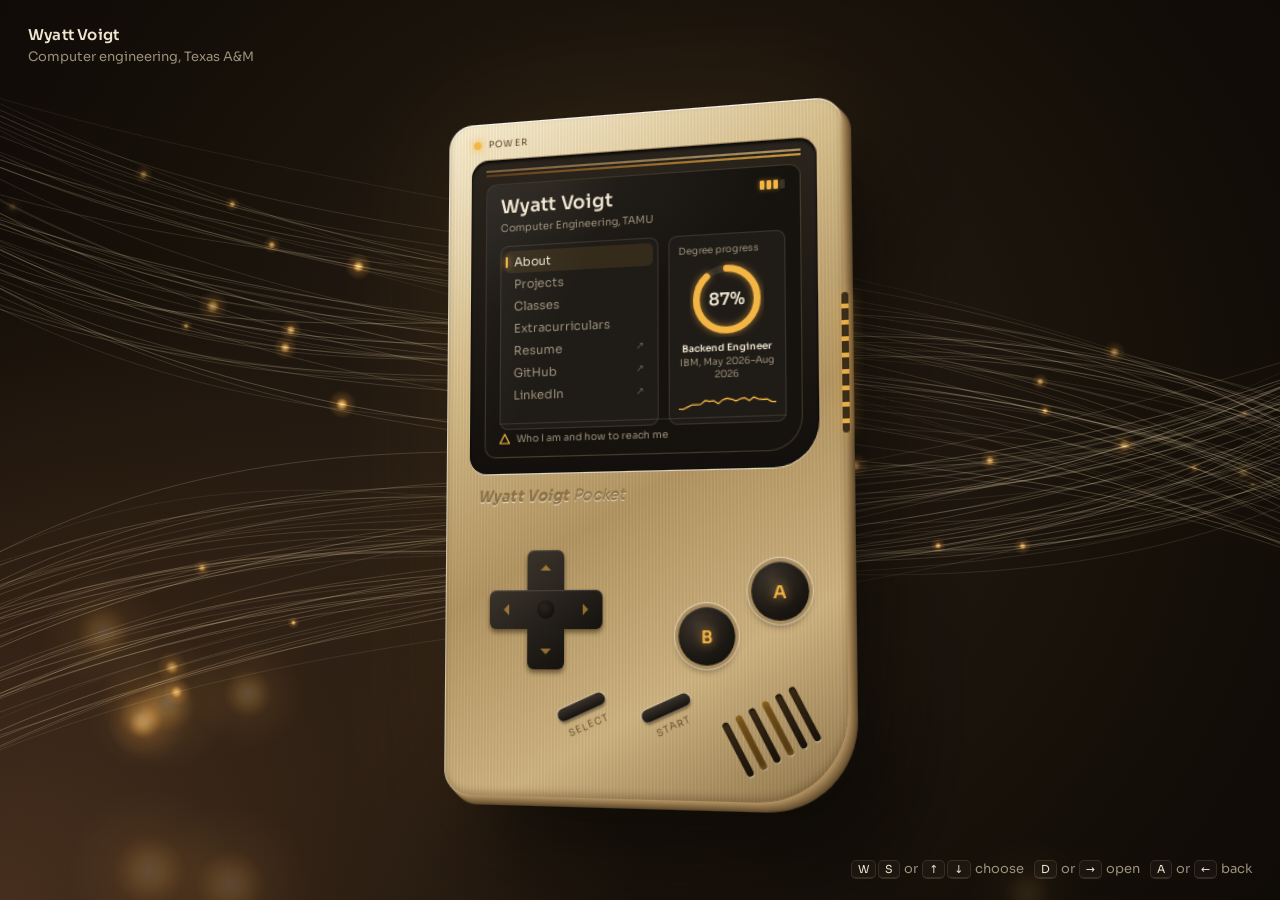
==== commit ef3ae818: "Add README with screenshots and local server script - README covering what the site is, controls, th" ====
--- a/index.html
+++ b/index.html
@@ -503,7 +503,8 @@
     var arc = document.getElementById('ringArc');
     var num = document.getElementById('ringNum');
     var target = Math.round(pct * 100);
-    setTimeout(function () { arc.style.strokeDashoffset = String(c * (1 - pct)); }, 50);
+    if (reduceMotion) arc.style.transition = 'none';
+    setTimeout(function () { arc.style.strokeDashoffset = String(c * (1 - pct)); }, reduceMotion ? 0 : 50);
     if (reduceMotion) { num.textContent = target + '%'; }
     else {
       var t0 = null;
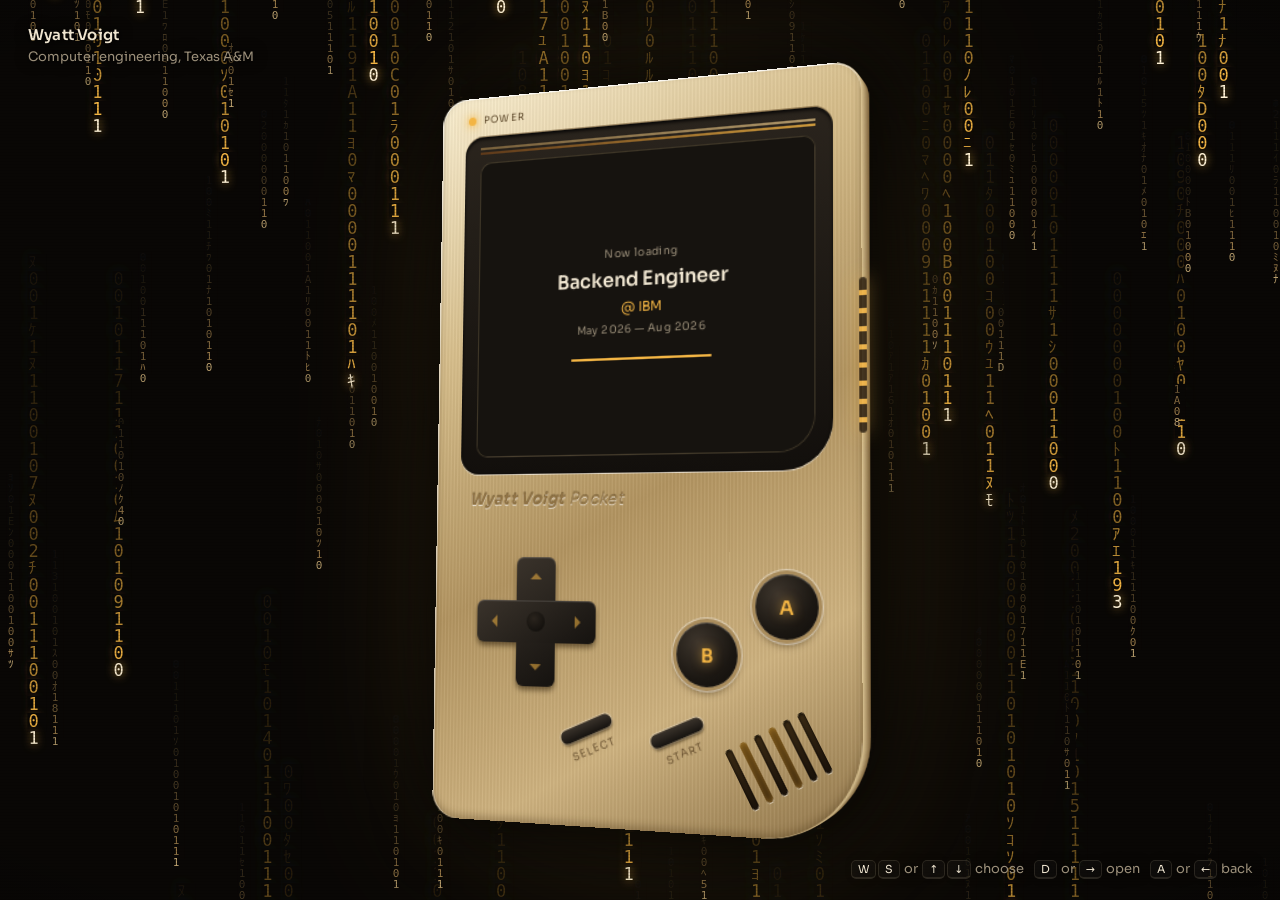
==== commit 6f4dc770: "Turn the Gameboy like a held book and swap in gold digital rain - Give the device a real extruded 3D" ====
--- a/index.html
+++ b/index.html
@@ -31,7 +31,15 @@
     color: var(--text);
     font-family: 'Sora', system-ui, sans-serif;
   }
-  #fibers { position: fixed; inset: 0; width: 100%; height: 100%; display: block; }
+  #rain { position: fixed; inset: 0; width: 100%; height: 100%; display: block; }
+  /* CRT scanlines + vignette over the rain, keeps the device the brightest thing on screen */
+  .crt {
+    position: fixed; inset: 0; z-index: 0; pointer-events: none;
+    background:
+      repeating-linear-gradient(180deg, rgba(0,0,0,0) 0 2px, rgba(0,0,0,0.14) 2px 3px),
+      radial-gradient(45% 50% at 50% 50%, rgba(10,7,5,0.45) 0%, rgba(10,7,5,0) 70%),
+      radial-gradient(130% 100% at 50% 50%, rgba(0,0,0,0) 55%, rgba(0,0,0,0.75) 100%);
+  }
 
   .corner {
     position: fixed;
@@ -39,6 +47,7 @@
     font-size: 13px;
     color: var(--muted);
     line-height: 1.5;
+    text-shadow: 0 0 6px #000, 0 0 14px #000;
   }
   .corner.tl { top: 24px; left: 28px; }
   .corner.tl strong { display: block; color: var(--text); font-weight: 600; font-size: 15px; letter-spacing: 0.2px; }
@@ -60,12 +69,15 @@
     inset: 0;
     display: grid;
     place-items: center;
-    perspective: 1600px;
+    perspective: 1300px;
     z-index: 1;
   }
+  /* held like a book: upright, swung on its vertical axis so the right edge comes toward you
+     and the shell's thickness shows down that side */
   .tilt {
+    position: relative;
     transform-style: preserve-3d;
-    transform: scale(var(--s, 1)) rotateY(var(--ry, -16deg)) rotateX(var(--rx, 5deg)) rotateZ(-1.5deg);
+    transform: scale(var(--s, 1)) rotateY(var(--ry, -20deg)) rotateX(var(--rx, 4deg)) rotateZ(var(--rz, -1deg));
     transition: transform 600ms cubic-bezier(.2,.7,.2,1), opacity 400ms ease;
   }
 
@@ -75,18 +87,28 @@
     width: 360px;
     height: 600px;
     border-radius: 22px 22px 78px 22px;
+    transform-style: preserve-3d;
     background:
       repeating-linear-gradient(90deg, rgba(255,255,255,0.05) 0 1px, rgba(0,0,0,0.04) 1px 3px),
       linear-gradient(150deg, #fbf0d2 0%, #d8bf8c 28%, #b39561 55%, #cfb380 78%, #8f7448 100%);
     box-shadow:
       inset 0 1px 0 rgba(255,255,255,0.85),
       inset 1px 0 0 rgba(255,255,255,0.5),
-      inset 0 -3px 6px rgba(70,50,20,0.35),
-      1px 1px 0 #b09160, 2px 2px 0 #a6875a, 3px 3px 0 #9b7e52, 4px 4px 0 #91744b,
-      5px 5px 0 #866a43, 6px 6px 0 #7b613c, 7px 7px 0 #6f5735, 8px 8px 0 #5f4a2d,
-      40px 50px 80px rgba(0,0,0,0.65),
-      0 0 120px rgba(243,181,68,0.10);
-  }
+      inset 0 -3px 6px rgba(70,50,20,0.35);
+  }
+  /* real extrusion: stacked copies of the shell behind the face, built in JS */
+  .slab {
+    position: absolute; left: 0; top: 0;
+    width: 360px; height: 600px;
+    border-radius: 22px 22px 78px 22px;
+    pointer-events: none;
+  }
+  .slab.floor {
+    box-shadow: 0 0 60px 10px rgba(0,0,0,0.85), 0 0 160px rgba(243,181,68,0.18);
+  }
+  /* controls float a few px off the shell so they parallax against it */
+  .device .dpad, .device .ab, .device .pills { transform: translateZ(7px); }
+  .device .bezel { transform: translateZ(1px); }
 
   .power {
     position: absolute; top: 14px; left: 24px;
@@ -345,7 +367,8 @@
 </style>
 </head>
 <body>
-<canvas id="fibers" aria-hidden="true"></canvas>
+<canvas id="rain" aria-hidden="true"></canvas>
+<div class="crt" aria-hidden="true"></div>
 
 <div class="corner tl">
   <strong>Wyatt Voigt</strong>
@@ -676,15 +699,34 @@
     confirmSelection();
   });
 
+  // ---------- shell extrusion ----------
+  (function buildSlabs() {
+    var device = document.getElementById('device');
+    var depth = 30, step = 2;
+    var c0 = [222, 199, 150], c1 = [128, 102, 62]; // lit edge -> shadowed back
+    for (var z = step; z <= depth; z += step) {
+      var k = z / depth;
+      var el = document.createElement('div');
+      el.className = 'slab' + (z === depth ? ' floor' : '');
+      el.style.transform = 'translateZ(' + (-z) + 'px)';
+      el.style.background = 'rgb(' + c0.map(function (v, i) { return Math.round(v + (c1[i] - v) * k); }).join(',') + ')';
+      tilt.insertBefore(el, device);
+    }
+  })();
+
   // ---------- fit + pointer tilt ----------
-  var baseRY = -16, baseRX = 5;
+  var baseRX = 4, baseRY = -20, baseRZ = -1;
   function fit() {
     var w = window.innerWidth, h = window.innerHeight;
-    var s = Math.min(1.15, (h - 90) / 640, (w - 32) / 400);
+    var narrow = w < 640;
+    // the near (right) edge grows under perspective, so leave a little extra headroom
+    var s = Math.min(1.5, (h - 100) / 640, (w - 24) / 390);
     tilt.style.setProperty('--s', Math.max(0.5, s).toFixed(3));
-    if (w < 640) { baseRY = -8; baseRX = 3; } else { baseRY = -16; baseRX = 5; }
+    // phones get a gentler swing so the screen stays readable
+    if (narrow) { baseRX = 3; baseRY = -12; baseRZ = -1; } else { baseRX = 4; baseRY = -20; baseRZ = -1; }
+    tilt.style.setProperty('--rx', baseRX + 'deg');
     tilt.style.setProperty('--ry', baseRY + 'deg');
-    tilt.style.setProperty('--rx', baseRX + 'deg');
+    tilt.style.setProperty('--rz', baseRZ + 'deg');
   }
   fit();
   window.addEventListener('resize', fit);
@@ -694,35 +736,37 @@
       if (currentView === 'detail') return;
       var nx = e.clientX / window.innerWidth - 0.5;
       var ny = e.clientY / window.innerHeight - 0.5;
-      tilt.style.setProperty('--ry', (baseRY + nx * 10).toFixed(2) + 'deg');
-      tilt.style.setProperty('--rx', (baseRX - ny * 8).toFixed(2) + 'deg');
+      tilt.style.setProperty('--ry', (baseRY + nx * 8).toFixed(2) + 'deg');
+      tilt.style.setProperty('--rx', (baseRX - ny * 6).toFixed(2) + 'deg');
     });
   }
 
   renderMenu();
 })();
 
-// ---------- fiber-optic background ----------
+// ---------- gold digital rain background ----------
 (function () {
-  var cv = document.getElementById('fibers');
+  var cv = document.getElementById('rain');
   var ctx = cv.getContext('2d');
   var reduceMotion = window.matchMedia('(prefers-reduced-motion: reduce)').matches;
-  var W, H, dpr, strands = [], sparks = [], bokeh = [];
-
-  // pre-rendered glow sprite, cheaper than shadowBlur per particle
-  var glow = document.createElement('canvas');
-  glow.width = glow.height = 64;
-  (function () {
-    var g = glow.getContext('2d');
-    var grd = g.createRadialGradient(32, 32, 0, 32, 32, 32);
-    grd.addColorStop(0, 'rgba(255,236,190,1)');
-    grd.addColorStop(0.18, 'rgba(255,196,90,0.9)');
-    grd.addColorStop(0.45, 'rgba(243,160,50,0.25)');
-    grd.addColorStop(1, 'rgba(243,160,50,0)');
-    g.fillStyle = grd;
-    g.fillRect(0, 0, 64, 64);
-  })();
-
+  var BG = '#0a0705';
+  var TICK = 1000 / 30;           // fixed simulation step so speed doesn't depend on refresh rate
+  var FADE = 'rgba(10,7,5,0.055)'; // how fast trails dissolve
+  // mostly bits, with a sprinkle of hex and half-width katakana for the Matrix feel
+  var BITS = '0101010101010101';
+  var EXTRA = '0123456789ABCDEFｱｲｳｴｵｶｷｸｹｺｻｼｽｾｿﾀﾁﾂﾃﾄﾅﾆﾇﾈﾉﾊﾋﾌﾍﾎﾏﾐﾑﾒﾓﾔﾕﾖﾗﾘﾙﾚﾛﾜﾝ';
+  // two depth layers: far columns are small, dim and slow; near ones are big and bright
+  var LAYERS = [
+    { size: 11, gap: 1.0, speed: [7, 13],  body: 'rgba(170,136,82,0.9)',  head: 'rgba(205,176,122,0.9)', glow: 0 },
+    { size: 17, gap: 1.25, speed: [12, 22], body: 'rgba(243,181,68,1)',  head: '#fff2d6',              glow: 10 }
+  ];
+  var W, H, dpr, cols = [], acc = 0, last = 0;
+
+  function glyph() {
+    return Math.random() < 0.78
+      ? BITS[(Math.random() * BITS.length) | 0]
+      : EXTRA[(Math.random() * EXTRA.length) | 0];
+  }
   function rand(a, b) { return a + Math.random() * (b - a); }
 
   function build() {
@@ -730,102 +774,100 @@
     W = window.innerWidth; H = window.innerHeight;
     cv.width = W * dpr; cv.height = H * dpr;
     ctx.setTransform(dpr, 0, 0, dpr, 0, 0);
-
-    strands = [];
-    var count = W < 640 ? 48 : 90;
-    for (var i = 0; i < count; i++) {
-      var bundle = i % 2;
-      strands.push({
-        y0: H * (bundle ? 0.2 : 0.75) + rand(-H * 0.12, H * 0.12),
-        y3: H * (bundle ? 0.55 : 0.45) + rand(-H * 0.08, H * 0.08),
-        a1: rand(0.18, 0.32) * H * (bundle ? 1 : -1),
-        a2: rand(0.18, 0.32) * H * (bundle ? -1 : 1),
-        ph: rand(0, Math.PI * 2),
-        sp: rand(0.15, 0.35),
-        w: rand(0.4, 1.1),
-        alpha: rand(0.12, 0.32)
-      });
+    ctx.fillStyle = BG;
+    ctx.fillRect(0, 0, W, H);
+    ctx.textBaseline = 'top';
+
+    cols = [];
+    LAYERS.forEach(function (L, li) {
+      var pitch = L.size * L.gap;
+      for (var x = rand(0, pitch); x < W; x += pitch) {
+        cols.push({
+          L: L, li: li, x: x,
+          y: rand(-H, H),               // in px; random start so the screen isn't empty
+          v: rand(L.speed[0], L.speed[1]) * L.size / 30, // cells/sec -> px per tick
+          row: -1, prev: null
+        });
+      }
+    });
+  }
+
+  function step() {
+    // dissolve everything a little
+    ctx.shadowBlur = 0;
+    ctx.fillStyle = FADE;
+    ctx.fillRect(0, 0, W, H);
+
+    for (var i = 0; i < cols.length; i++) {
+      var c = cols[i], L = c.L;
+      c.y += c.v;
+      var row = Math.floor(c.y / L.size);
+      if (row === c.row) continue;
+      ctx.font = (L.li ? '600 ' : '400 ') + L.size + 'px "JetBrains Mono", ui-monospace, Consolas, monospace';
+
+      // the old head cools down to the trail color
+      if (c.prev) {
+        ctx.shadowBlur = 0;
+        ctx.fillStyle = BG;
+        ctx.fillRect(c.x - 1, c.prev.y - 1, L.size + 2, L.size + 2);
+        ctx.fillStyle = L.body;
+        ctx.fillText(c.prev.ch, c.x, c.prev.y);
+      }
+      // new white-gold head
+      var ch = glyph(), y = row * L.size;
+      ctx.fillStyle = L.head;
+      ctx.shadowColor = 'rgba(243,181,68,0.9)';
+      ctx.shadowBlur = L.glow;
+      ctx.fillText(ch, c.x, y);
+      c.prev = { ch: ch, y: y };
+      c.row = row;
+
+      // a glitchy re-roll somewhere up the trail now and then
+      if (L.li && Math.random() < 0.04) {
+        var gy = y - L.size * ((2 + Math.random() * 10) | 0);
+        if (gy > 0) {
+          ctx.shadowBlur = 0;
+          ctx.fillStyle = BG;
+          ctx.fillRect(c.x - 1, gy - 1, L.size + 2, L.size + 2);
+          ctx.fillStyle = 'rgba(205,176,122,0.6)';
+          ctx.fillText(glyph(), c.x, gy);
+        }
+      }
+
+      if (y > H && Math.random() < 0.035) {
+        c.y = rand(-H * 0.5, 0);
+        c.v = rand(L.speed[0], L.speed[1]) * L.size / 30;
+        c.prev = null; c.row = -1;
+      }
     }
-    sparks = [];
-    for (var j = 0; j < (W < 640 ? 26 : 55); j++) {
-      sparks.push({ s: Math.floor(Math.random() * strands.length), t: Math.random(), v: rand(0.0006, 0.0022), r: rand(6, 16) });
-    }
-    bokeh = [];
-    for (var k = 0; k < 9; k++) {
-      var side = Math.random() < 0.5;
-      bokeh.push({ x: side ? rand(0, W * 0.2) : rand(W * 0.8, W), y: rand(H * 0.55, H), r: rand(14, 46), a: rand(0.08, 0.25) });
-    }
-  }
-
-  function pts(st, time) {
-    var wob = Math.sin(time * st.sp + st.ph);
-    return [
-      -60, st.y0,
-      W * 0.32, st.y0 + st.a1 + wob * 18,
-      W * 0.68, st.y3 + st.a2 - wob * 18,
-      W + 60, st.y3 + wob * 6
-    ];
-  }
-  function at(p, t) {
-    var u = 1 - t;
-    return [
-      u*u*u*p[0] + 3*u*u*t*p[2] + 3*u*t*t*p[4] + t*t*t*p[6],
-      u*u*u*p[1] + 3*u*u*t*p[3] + 3*u*t*t*p[5] + t*t*t*p[7]
-    ];
+    ctx.shadowBlur = 0;
   }
 
   function frame(ms) {
-    var time = ms / 1000;
-    var bg = ctx.createRadialGradient(W * 0.5, H * 0.45, 0, W * 0.5, H * 0.5, Math.max(W, H) * 0.75);
-    bg.addColorStop(0, '#2b2017');
-    bg.addColorStop(0.55, '#161009');
-    bg.addColorStop(1, '#0a0705');
-    ctx.fillStyle = bg;
-    ctx.fillRect(0, 0, W, H);
-
-    var warm = ctx.createRadialGradient(0, H, 0, 0, H, W * 0.5);
-    warm.addColorStop(0, 'rgba(214,140,90,0.28)');
-    warm.addColorStop(1, 'rgba(214,140,90,0)');
-    ctx.fillStyle = warm;
-    ctx.fillRect(0, 0, W, H);
-
-    var cache = new Array(strands.length);
-    ctx.lineCap = 'round';
-    for (var i = 0; i < strands.length; i++) {
-      var st = strands[i], p = pts(st, time);
-      cache[i] = p;
-      ctx.beginPath();
-      ctx.moveTo(p[0], p[1]);
-      ctx.bezierCurveTo(p[2], p[3], p[4], p[5], p[6], p[7]);
-      ctx.strokeStyle = 'rgba(236,214,170,' + st.alpha + ')';
-      ctx.lineWidth = st.w;
-      ctx.stroke();
-    }
-
-    ctx.globalCompositeOperation = 'lighter';
-    for (var k = 0; k < bokeh.length; k++) {
-      var b = bokeh[k];
-      ctx.globalAlpha = b.a;
-      ctx.drawImage(glow, b.x - b.r * 2, b.y - b.r * 2, b.r * 4, b.r * 4);
-    }
-    for (var j = 0; j < sparks.length; j++) {
-      var s = sparks[j];
-      if (!reduceMotion) { s.t += s.v; if (s.t > 1) { s.t = 0; s.s = Math.floor(Math.random() * strands.length); } }
-      var q = at(cache[s.s], s.t);
-      var fade = Math.sin(s.t * Math.PI);
-      ctx.globalAlpha = 0.9 * fade;
-      ctx.drawImage(glow, q[0] - s.r, q[1] - s.r, s.r * 2, s.r * 2);
-    }
-    ctx.globalAlpha = 1;
-    ctx.globalCompositeOperation = 'source-over';
-
-    if (!reduceMotion && !document.hidden) requestAnimationFrame(frame);
-  }
-
-  build();
-  window.addEventListener('resize', function () { build(); if (reduceMotion) frame(0); });
-  document.addEventListener('visibilitychange', function () { if (!document.hidden && !reduceMotion) requestAnimationFrame(frame); });
-  requestAnimationFrame(frame);
+    if (!last) last = ms;
+    acc += Math.min(250, ms - last);
+    last = ms;
+    while (acc >= TICK) { step(); acc -= TICK; }
+    if (!document.hidden) requestAnimationFrame(frame);
+  }
+
+  function still() {
+    // reduced motion: settle the simulation into a single frozen frame
+    build();
+    for (var n = 0; n < 160; n++) step();
+  }
+
+  if (reduceMotion) {
+    still();
+    window.addEventListener('resize', still);
+  } else {
+    build();
+    window.addEventListener('resize', build);
+    document.addEventListener('visibilitychange', function () {
+      if (!document.hidden) { last = 0; requestAnimationFrame(frame); }
+    });
+    requestAnimationFrame(frame);
+  }
 })();
 </script>
 </body>
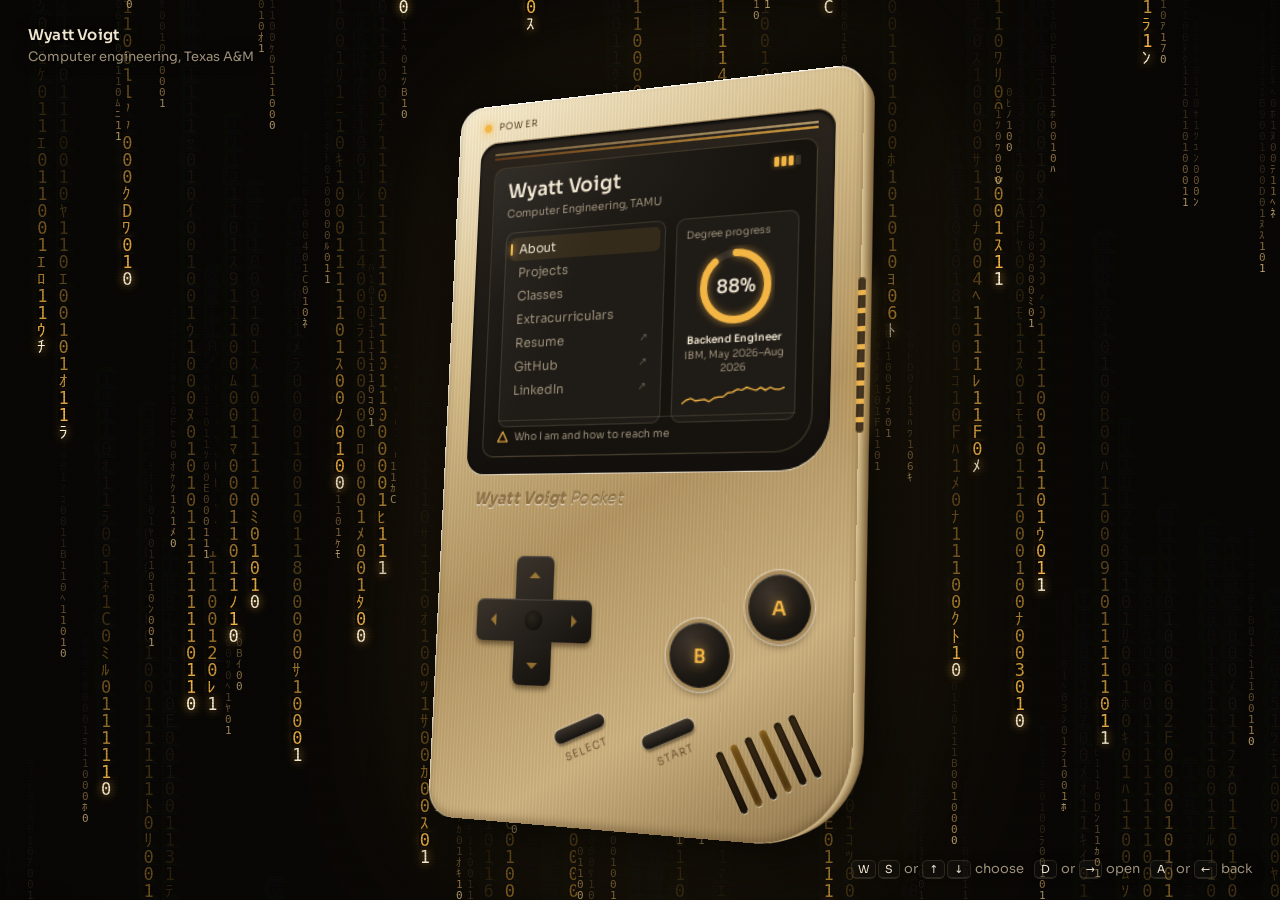
==== commit 7d2b42cd: "Stop the Gameboy shrinking after the first tap on phones The initial fit was set through the 600ms t" ====
--- a/index.html
+++ b/index.html
@@ -728,8 +728,16 @@
     tilt.style.setProperty('--ry', baseRY + 'deg');
     tilt.style.setProperty('--rz', baseRZ + 'deg');
   }
-  fit();
-  window.addEventListener('resize', fit);
+  // sizing must land instantly; otherwise the 600ms tilt transition can sit pending
+  // until the first tap restyles the page, and the device visibly shrinks on phones
+  function fitNow() {
+    tilt.style.transition = 'none';
+    fit();
+    void tilt.offsetWidth;
+    tilt.style.transition = '';
+  }
+  fitNow();
+  window.addEventListener('resize', fitNow);
 
   if (!reduceMotion && window.matchMedia('(pointer: fine)').matches) {
     window.addEventListener('pointermove', function (e) {
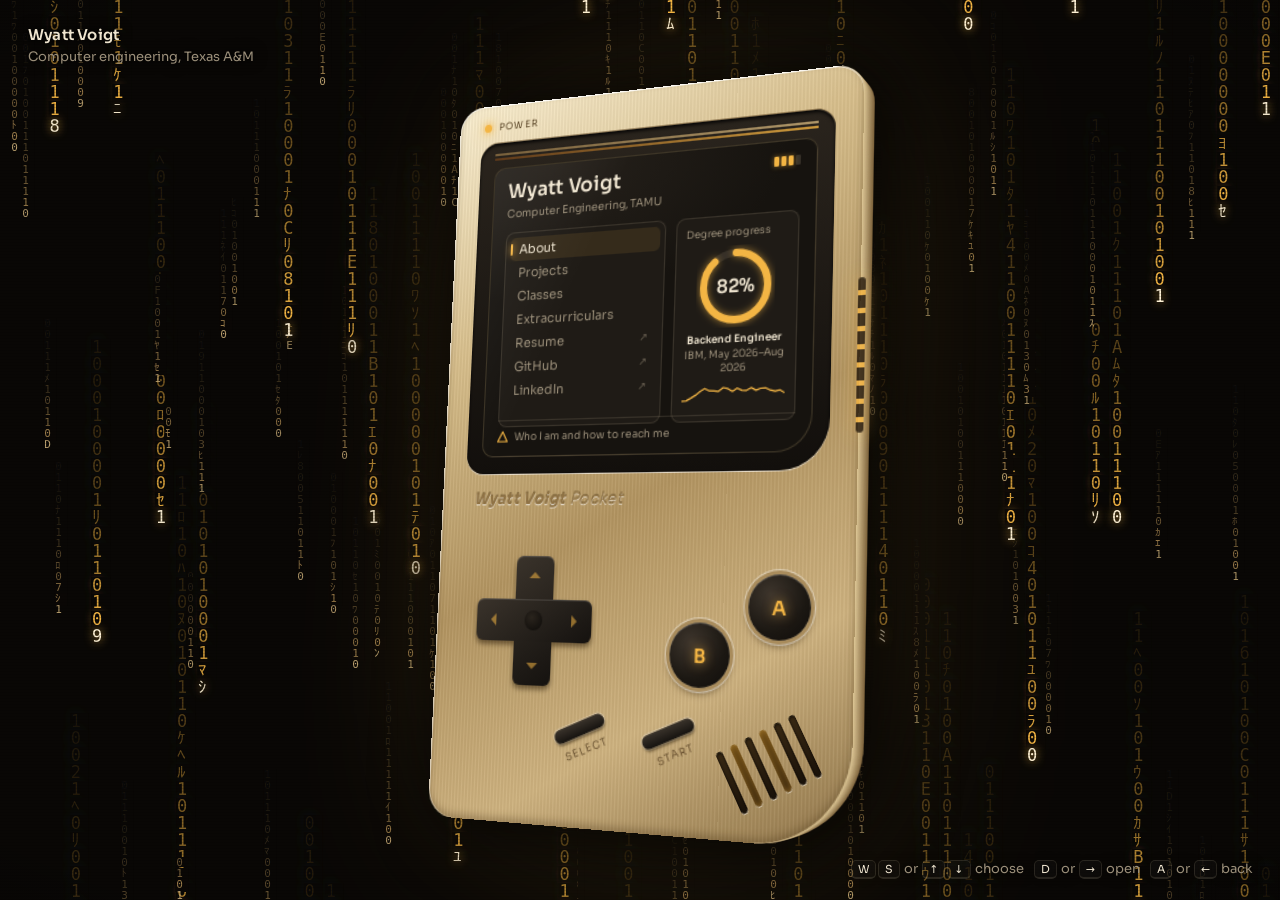
==== commit cdc2656a: "Fix d-pad press warping the Gameboy on mobile Co-Authored-By: Claude Opus 5.5 <noreply@anthropic.com" ====
--- a/index.html
+++ b/index.html
@@ -265,6 +265,7 @@
     position: absolute; inset: 0;
     filter: drop-shadow(0 3px 2px rgba(40,25,5,0.55));
     transition: transform 80ms ease-out;
+    will-change: transform; /* keep its layer alive so a tap doesn't rebuild the 3D scene */
   }
   .dpad .cross::before, .dpad .cross::after {
     content: ""; position: absolute;
@@ -288,15 +289,20 @@
   .dpad button.right { left: auto; right: 0; }
   .dpad .arrow.l { border-right-color: rgba(243,181,68,0.55); }
   .dpad .arrow.r { border-left-color: rgba(243,181,68,0.55); }
-  .dpad.press-up .cross { transform: perspective(200px) rotateX(10deg); }
-  .dpad.press-down .cross { transform: perspective(200px) rotateX(-10deg); }
-  .dpad.press-left .cross { transform: perspective(200px) rotateY(-10deg); }
-  .dpad.press-right .cross { transform: perspective(200px) rotateY(10deg); }
+  /* 2D-only press: a nested perspective() inside the device's preserve-3d context makes
+     iOS Safari re-flatten the whole Gameboy for a frame, so the cross just rocks a few px */
+  .dpad.press-up .cross { transform: translateY(2px) scale(0.985); }
+  .dpad.press-down .cross { transform: translateY(-2px) scale(0.985); }
+  .dpad.press-left .cross { transform: translateX(2px) scale(0.985); }
+  .dpad.press-right .cross { transform: translateX(-2px) scale(0.985); }
 
   button.hit {
     background: transparent; border: 0; padding: 0; margin: 0;
     cursor: pointer; color: inherit; font: inherit;
     -webkit-tap-highlight-color: transparent;
+    touch-action: manipulation;          /* no double-tap zoom on quick presses */
+    -webkit-touch-callout: none;
+    -webkit-user-select: none; user-select: none;
   }
   button.hit:focus-visible { outline: 2px solid var(--amber); outline-offset: 3px; border-radius: 50%; }
 
